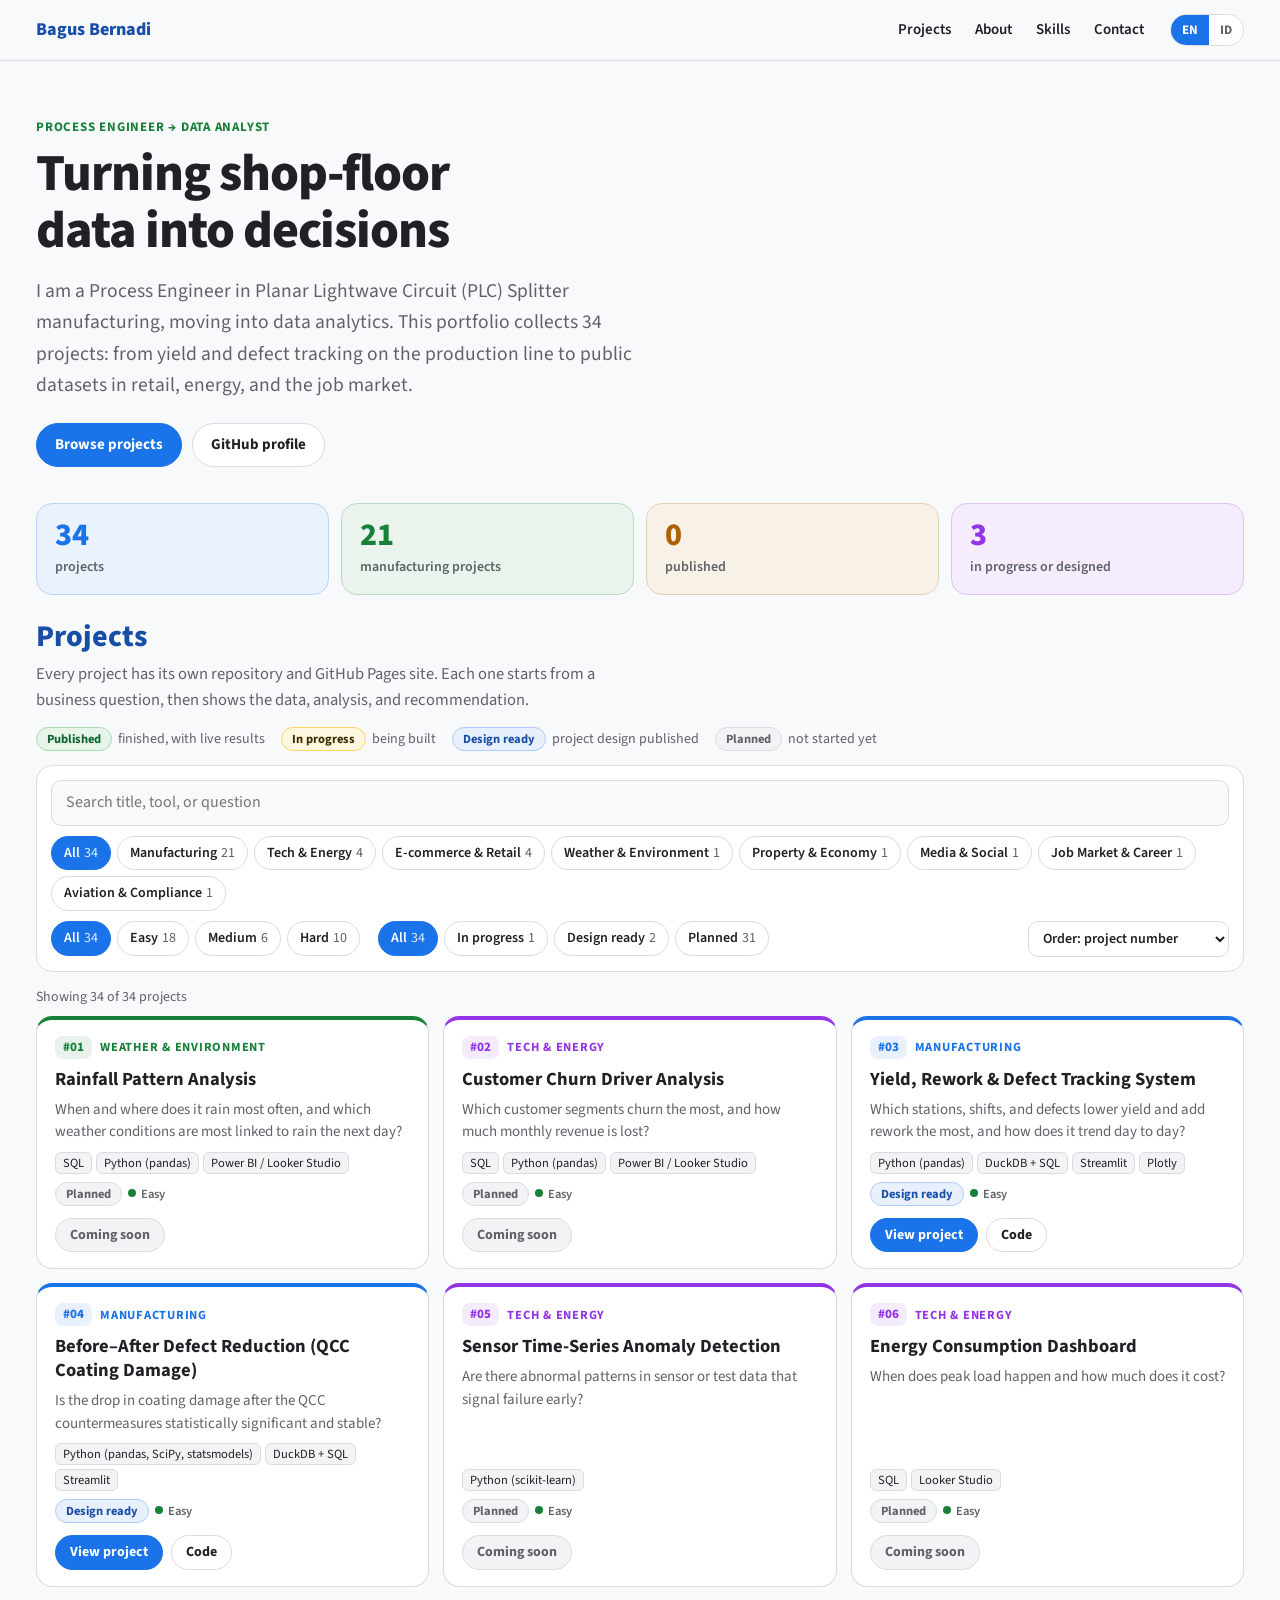
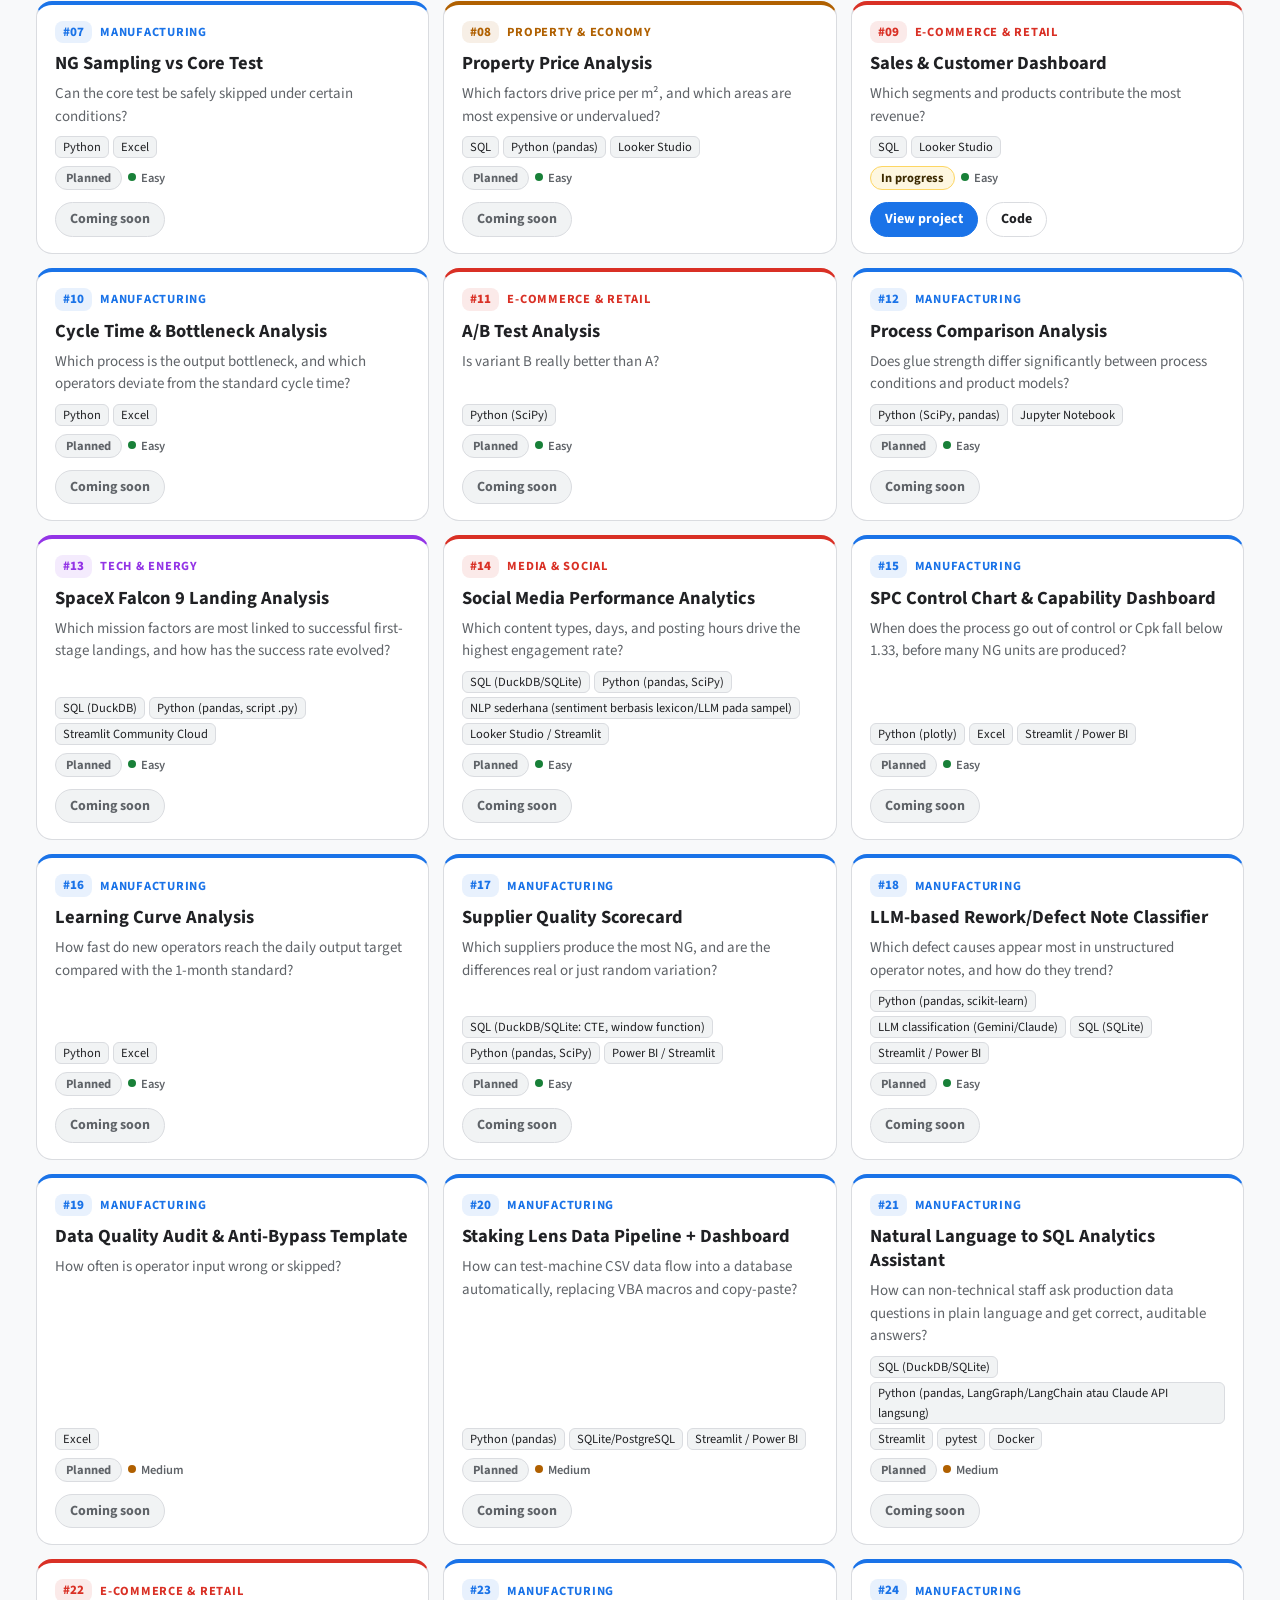
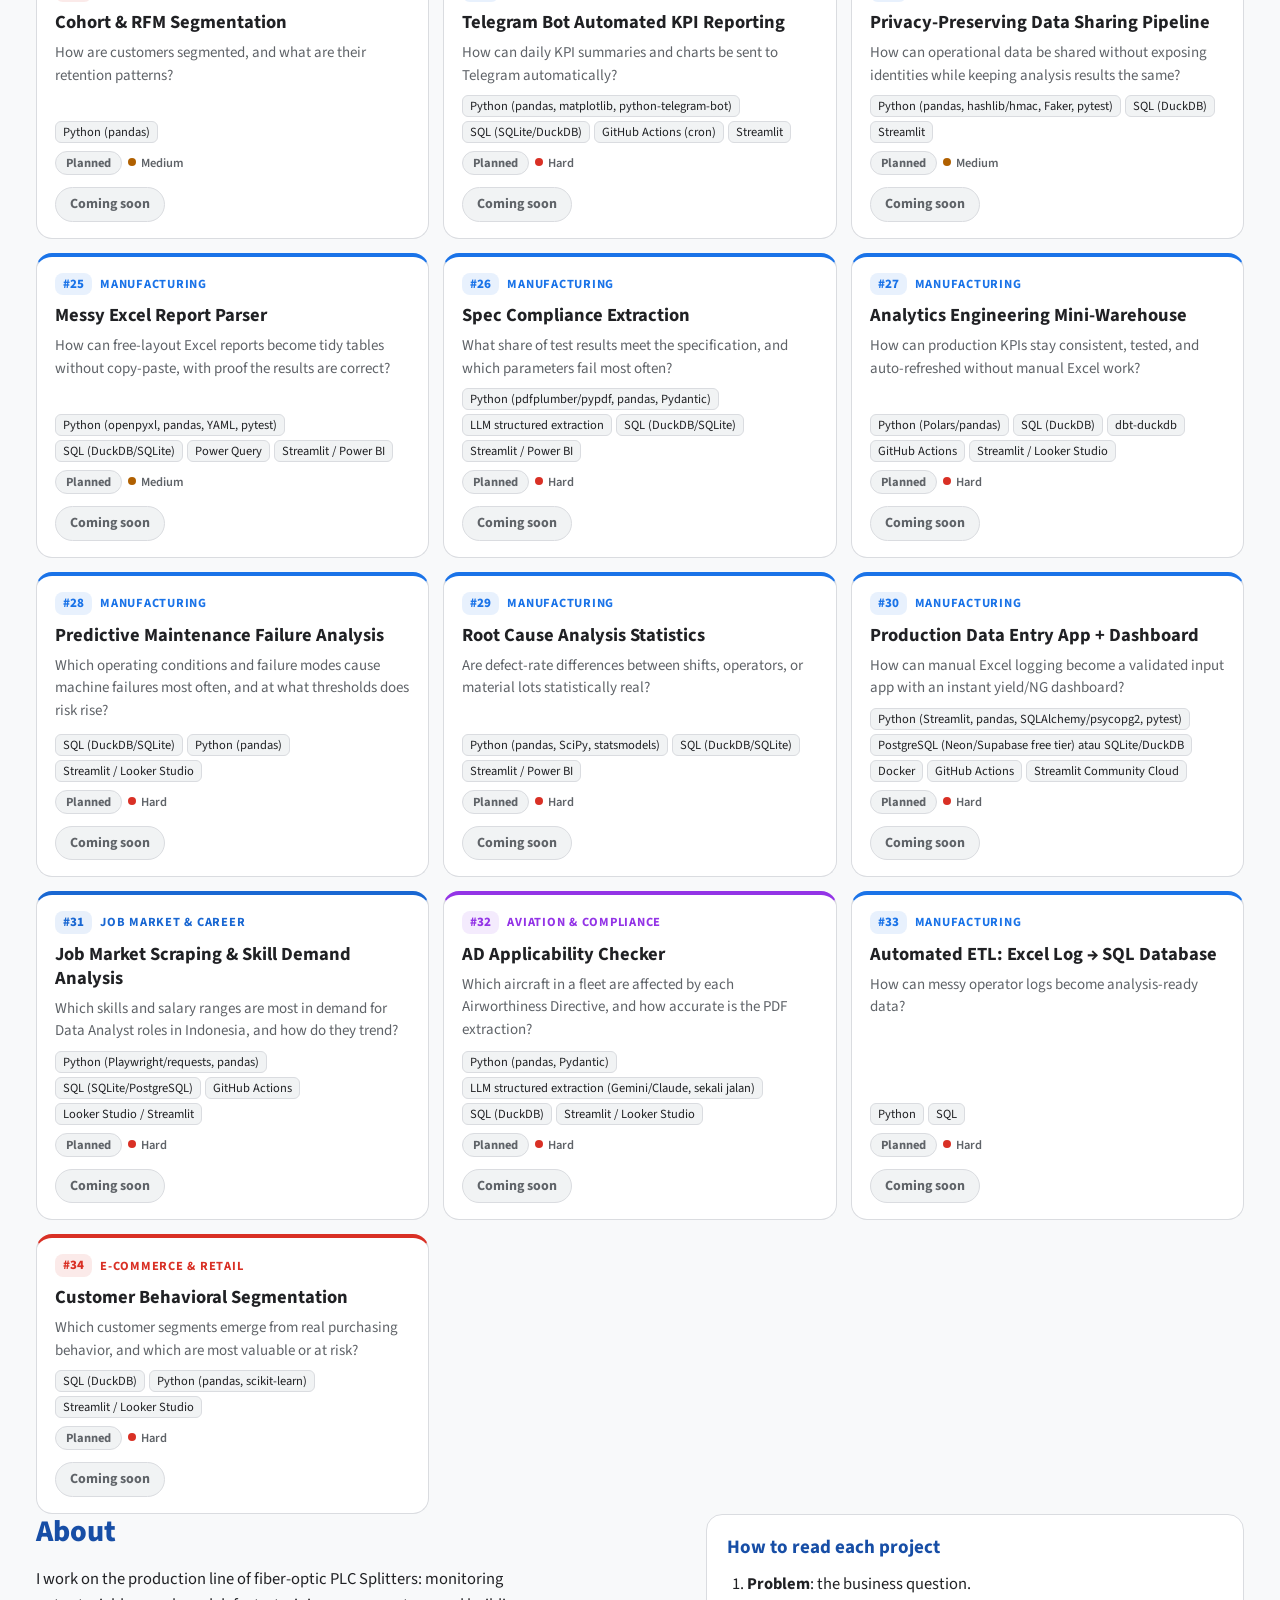
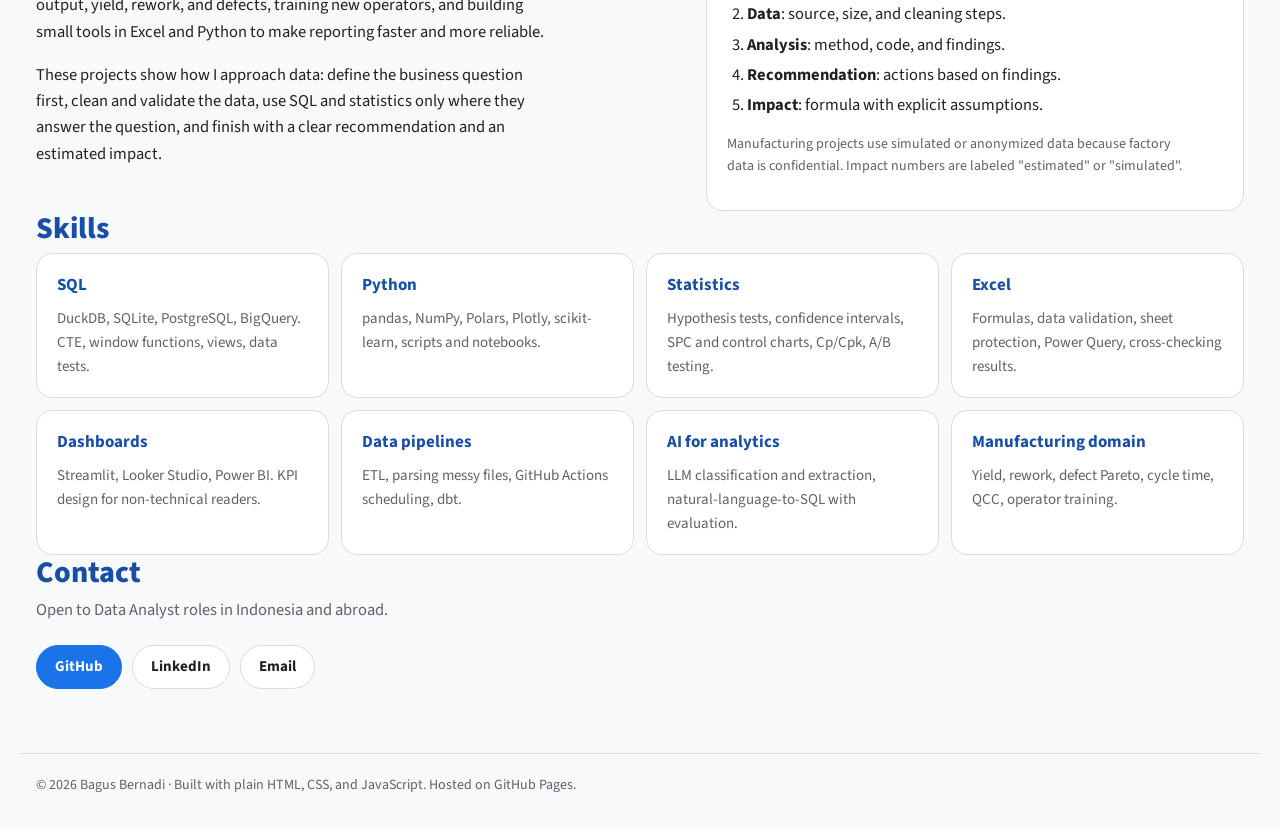
==== index.html @ 279cb4fd "Add portfolio hub site linking 34 projects (EN/ID, filters, status) Co-Authored-By: Claude Opus 5.5 " ====
<!doctype html>
<html lang="en">
<head>
<meta charset="utf-8">
<meta name="viewport" content="width=device-width,initial-scale=1">
<title>Bagus Bernadi · Data Analyst Portfolio</title>
<meta name="description" content="Data Analyst portfolio of Bagus Bernadi: 34 projects in manufacturing analytics, SQL, Python, statistics, and dashboards.">
<meta property="og:title" content="Bagus Bernadi · Data Analyst Portfolio">
<meta property="og:description" content="34 data projects: manufacturing analytics, SQL, Python, statistics, and dashboards.">
<meta property="og:type" content="website">
<link rel="icon" href="assets/favicon.svg" type="image/svg+xml">
<link rel="preconnect" href="https://fonts.googleapis.com"><link rel="preconnect" href="https://fonts.gstatic.com" crossorigin>
<link rel="stylesheet" href="https://fonts.googleapis.com/css2?family=Source+Sans+3:wght@400;600;700;800&display=swap">
<link rel="stylesheet" href="assets/style.css">
</head>
<body>
<header class="top">
 <div class="wrap bar">
  <a class="brand" href="#top" id="brand">Bagus Bernadi</a>
  <nav aria-label="Main">
   <a href="#projects" data-i="nav.projects">Projects</a>
   <a href="#about" data-i="nav.about">About</a>
   <a href="#skills" data-i="nav.skills">Skills</a>
   <a href="#contact" data-i="nav.contact">Contact</a>
  </nav>
  <div class="lang" role="group" aria-label="Language">
   <button type="button" data-lang="en" aria-pressed="true">EN</button><button type="button" data-lang="id" aria-pressed="false">ID</button>
  </div>
 </div>
</header>

<main id="top">
 <section class="hero wrap">
  <p class="eyebrow" id="role"></p>
  <h1 data-i="hero.title">Turning shop-floor data into decisions</h1>
  <p class="lead" data-i="hero.lead">I am a Process Engineer in Planar Lightwave Circuit (PLC) Splitter manufacturing, moving into data analytics. This portfolio collects 34 projects: from yield and defect tracking on the production line to public datasets in retail, energy, and the job market.</p>
  <div class="cta"><a class="btn pri" href="#projects" data-i="hero.cta1">Browse projects</a><a class="btn" id="ghLink" href="#" target="_blank" rel="noopener" data-i="hero.cta2">GitHub profile</a></div>
  <div class="stats" id="stats"></div>
 </section>

 <section id="projects" class="wrap">
  <h2 data-i="proj.title">Projects</h2>
  <p class="sub" data-i="proj.sub">Every project has its own repository and GitHub Pages site. Each one starts from a business question, then shows the data, analysis, and recommendation.</p>
  <div class="legend" id="legend"></div>
  <div class="filters">
   <label class="search"><span class="sr" data-i="f.search">Search</span><input id="q" type="search" data-ph="f.ph" placeholder="Search title, tool, or question"></label>
   <div class="fgroup" id="fCat" role="group" aria-label="Category"></div>
   <div class="frow">
    <div class="fgroup" id="fLevel" role="group" aria-label="Level"></div>
    <div class="fgroup" id="fStatus" role="group" aria-label="Status"></div>
    <select id="sort" aria-label="Sort"><option value="no" data-i="s.no">Order: project number</option><option value="status" data-i="s.status">Order: most complete first</option><option value="level" data-i="s.level">Order: easiest first</option></select>
   </div>
  </div>
  <p class="count" id="count" aria-live="polite"></p>
  <div class="grid" id="grid"></div>
  <p class="empty" id="empty" hidden data-i="f.empty">No project matches the filter.</p>
 </section>

 <section id="about" class="wrap two">
  <div>
   <h2 data-i="about.title">About</h2>
   <p data-i="about.p1">I work on the production line of fiber-optic PLC Splitters: monitoring output, yield, rework, and defects, training new operators, and building small tools in Excel and Python to make reporting faster and more reliable.</p>
   <p data-i="about.p2">These projects show how I approach data: define the business question first, clean and validate the data, use SQL and statistics only where they answer the question, and finish with a clear recommendation and an estimated impact.</p>
  </div>
  <div class="card note">
   <h3 data-i="about.h3">How to read each project</h3>
   <ol>
    <li data-i="about.l1"><b>Problem</b>: the business question.</li>
    <li data-i="about.l2"><b>Data</b>: source, size, and cleaning steps.</li>
    <li data-i="about.l3"><b>Analysis</b>: method, code, and findings.</li>
    <li data-i="about.l4"><b>Recommendation</b>: actions based on findings.</li>
    <li data-i="about.l5"><b>Impact</b>: formula with explicit assumptions.</li>
   </ol>
   <p class="small" data-i="about.note">Manufacturing projects use simulated or anonymized data because factory data is confidential. Impact numbers are labeled "estimated" or "simulated".</p>
  </div>
 </section>

 <section id="skills" class="wrap">
  <h2 data-i="skills.title">Skills</h2>
  <div class="skills" id="skillGrid"></div>
 </section>

 <section id="contact" class="wrap">
  <h2 data-i="contact.title">Contact</h2>
  <p class="sub" data-i="contact.sub">Open to Data Analyst roles in Indonesia and abroad.</p>
  <div class="cta" id="contactLinks"></div>
 </section>
</main>

<footer class="wrap foot"><span id="year"></span> · <span data-i="foot">Built with plain HTML, CSS, and JavaScript. Hosted on GitHub Pages.</span></footer>

<script src="data/projects.js"></script>
<script src="assets/app.js"></script>
</body>
</html>
---- assets/style.css ----
:root{color-scheme:light;
--bg:#F8F9FA;--card:#FFFFFF;--sub:#F1F3F4;--line:#DADCE0;
--ink:#202124;--head:#174EA6;--mut:#5F6368;
--blue:#1A73E8;--green:#188038;--amber:#FBBC04;--amber-ink:#3C2A00;--soft:#E8F0FE;
--navyH:#1A73E8;--amberH:#B06000;--tealH:#188038;--plumH:#9334E6;--roseH:#D93025;--skyH:#1967D2;
--f:"Source Sans 3",Calibri,"Segoe UI",Arial,sans-serif}
[hidden]{display:none!important}
*{box-sizing:border-box}
html{scroll-behavior:smooth;scroll-padding-top:72px}
body{margin:0;background:var(--bg);color:var(--ink);font:400 16.5px/1.6 var(--f)}
a{color:var(--blue)}
.wrap{max-width:1240px;margin:0 auto;padding-left:max(16px,env(safe-area-inset-left));padding-right:max(16px,env(safe-area-inset-right))}
.sr{position:absolute;width:1px;height:1px;overflow:hidden;clip:rect(0 0 0 0)}

/* header */
.top{position:sticky;top:0;z-index:10;background:rgba(248,249,250,.92);backdrop-filter:blur(8px);border-bottom:1px solid var(--line)}
.bar{display:flex;align-items:center;gap:16px;height:60px}
.brand{font-weight:800;font-size:18px;color:var(--head);text-decoration:none;white-space:nowrap}
nav{display:flex;gap:4px;margin-left:auto;overflow-x:auto}
nav a{color:var(--ink);text-decoration:none;font-weight:600;font-size:15px;padding:6px 10px;border-radius:8px;white-space:nowrap}
nav a:hover,nav a:focus-visible{background:var(--soft);color:var(--head);outline:none}
.lang{display:flex;border:1px solid var(--line);border-radius:999px;overflow:hidden;flex:none}
.lang button{font:inherit;font-size:13px;font-weight:700;border:0;background:var(--card);color:var(--mut);padding:5px 11px;cursor:pointer}
.lang button[aria-pressed="true"]{background:var(--blue);color:#fff}
.lang button:focus-visible{outline:3px solid var(--amber);outline-offset:-3px}

/* hero */
.hero{padding-top:56px;padding-bottom:24px}
.eyebrow{margin:0 0 8px;font-weight:700;color:var(--green);letter-spacing:.06em;text-transform:uppercase;font-size:13px}
h1{margin:0;font-size:clamp(32px,5vw,52px);line-height:1.1;font-weight:800;letter-spacing:-.02em;max-width:18ch;text-wrap:balance}
.lead{font-size:clamp(17px,1.6vw,19.5px);color:var(--mut);max-width:62ch;margin:16px 0 0}
.cta{display:flex;flex-wrap:wrap;gap:10px;margin-top:22px}
.btn{display:inline-flex;align-items:center;gap:6px;border:1px solid var(--line);background:var(--card);color:var(--ink);text-decoration:none;font-weight:700;font-size:15px;padding:9px 18px;border-radius:999px}
.btn:hover{border-color:var(--blue);color:var(--head)}
.btn.pri{background:var(--blue);border-color:var(--blue);color:#fff}.btn.pri:hover{background:#1765CC;color:#fff}
.btn:focus-visible{outline:3px solid var(--amber);outline-offset:2px}
.stats{display:grid;grid-template-columns:repeat(4,1fr);gap:12px;margin-top:36px}
.stat{--h:var(--navyH);background:color-mix(in srgb,var(--h) 9%,var(--card));border:1px solid color-mix(in srgb,var(--h) 30%,var(--card));border-radius:16px;padding:14px 18px}
.stat b{display:block;font-size:32px;line-height:1.1;font-weight:800;color:var(--h);font-variant-numeric:tabular-nums}
.stat span{font-size:14px;color:var(--mut);font-weight:600}

/* sections */
section{margin-top:56px}
h2{font-size:clamp(24px,2.4vw,30px);font-weight:800;color:var(--head);margin:0 0 6px;line-height:1.2}
h3{font-size:19px;color:var(--head);margin:0 0 8px}
.sub{color:var(--mut);margin:0 0 14px;max-width:75ch}
.card{background:var(--card);border:1px solid var(--line);border-radius:16px;padding:18px 20px}
.small{font-size:14px;color:var(--mut)}

/* legend + filters */
.legend{display:flex;flex-wrap:wrap;gap:8px 16px;font-size:14px;color:var(--mut);margin-bottom:14px}
.legend span{display:inline-flex;align-items:center;gap:6px}
.filters{display:grid;gap:10px;background:var(--card);border:1px solid var(--line);border-radius:16px;padding:14px}
.search input{width:100%;font:inherit;font-size:16px;padding:9px 14px;border:1px solid var(--line);border-radius:10px;background:var(--bg);color:var(--ink)}
.search input:focus{outline:3px solid color-mix(in srgb,var(--blue) 40%,transparent);border-color:var(--blue)}
.fgroup{display:flex;flex-wrap:wrap;gap:6px}
.frow{display:flex;flex-wrap:wrap;gap:10px 18px;align-items:center}
.chipb{font:inherit;font-size:14px;font-weight:600;cursor:pointer;border:1px solid var(--line);background:var(--card);color:var(--ink);padding:5px 12px;border-radius:999px}
.chipb i{font-style:normal;color:var(--mut);margin-left:4px;font-weight:400}
.chipb:hover{border-color:var(--blue)}
.chipb[aria-pressed="true"]{background:var(--blue);border-color:var(--blue);color:#fff}.chipb[aria-pressed="true"] i{color:#fff;opacity:.85}
.chipb:focus-visible,select:focus-visible{outline:3px solid var(--amber);outline-offset:2px}
select{font:inherit;font-size:14px;font-weight:600;padding:6px 10px;border-radius:10px;border:1px solid var(--line);background:var(--card);color:var(--ink);margin-left:auto}
.count{font-size:14px;color:var(--mut);margin:14px 0 8px}
.empty{text-align:center;color:var(--mut);padding:32px}

/* project cards */
.grid{display:grid;grid-template-columns:repeat(3,minmax(0,1fr));gap:14px}
.pc{--h:var(--navyH);background:var(--card);border:1px solid var(--line);border-top:4px solid var(--h);border-radius:16px;padding:16px 18px;display:flex;flex-direction:column;gap:8px}
.pc .hd{display:flex;align-items:center;gap:8px;flex-wrap:wrap}
.no{font-weight:800;font-size:13px;color:var(--h);background:color-mix(in srgb,var(--h) 10%,var(--card));border-radius:8px;padding:1px 8px;font-variant-numeric:tabular-nums}
.cat{font-size:12.5px;font-weight:700;color:var(--h);text-transform:uppercase;letter-spacing:.06em}
.pc h3{font-size:18.5px;color:var(--ink);line-height:1.3;margin:0}
.pc .qq{font-size:15px;color:var(--mut);margin:0;line-height:1.5;flex:1}
.tools{display:flex;flex-wrap:wrap;gap:4px}
.tools span{font-size:12.5px;background:var(--sub);border:1px solid var(--line);border-radius:6px;padding:0 7px;color:var(--ink)}
.meta{display:flex;flex-wrap:wrap;gap:6px;align-items:center}
.badge{font-size:12.5px;font-weight:700;border-radius:999px;padding:1px 10px;border:1px solid transparent}
.st-done{background:#E6F4EA;color:#0D652D;border-color:#A8DAB5}
.st-in-progress{background:#FEF7E0;color:#3C2A00;border-color:#FDD663}
.st-design{background:var(--soft);color:var(--head);border-color:#AECBFA}
.st-planned{background:var(--sub);color:var(--mut);border-color:var(--line)}
.lv{font-size:12.5px;font-weight:600;color:var(--mut)}
.lv::before{content:"";display:inline-block;width:8px;height:8px;border-radius:50%;margin-right:5px;vertical-align:1px;background:var(--lvc,var(--green))}
.links{display:flex;gap:8px;margin-top:4px}
.links a,.links span{font-size:14px;font-weight:700;text-decoration:none;border-radius:999px;padding:5px 14px;border:1px solid var(--line)}
.links a.live{background:var(--blue);border-color:var(--blue);color:#fff}
.links a.code{color:var(--ink);background:var(--card)}
.links a:hover{filter:brightness(.95)}
.links a:focus-visible{outline:3px solid var(--amber);outline-offset:2px}
.links span{color:var(--mut);background:var(--sub);cursor:default}

/* about + skills */
.two{display:grid;grid-template-columns:1.2fr 1fr;gap:24px;align-items:start}
.two>div>p{max-width:65ch}
.note ol{margin:0;padding-left:20px}.note li{margin:4px 0}
.skills{display:grid;grid-template-columns:repeat(4,1fr);gap:12px}
.skills .card h3{font-size:17px}
.skills .card p{margin:0;font-size:15px;color:var(--mut)}

.foot{margin-top:64px;padding-top:20px;padding-bottom:32px;border-top:1px solid var(--line);font-size:14px;color:var(--mut)}

@media (max-width:1000px){.grid{grid-template-columns:repeat(2,minmax(0,1fr))}.skills{grid-template-columns:repeat(2,1fr)}.two{grid-template-columns:1fr}}
@media (max-width:640px){
 .grid,.skills{grid-template-columns:1fr}.stats{grid-template-columns:1fr 1fr}
 .bar{gap:8px}nav a{padding:6px 7px;font-size:14px}.brand{display:none}nav{margin-left:0}.lang{margin-left:auto}
 select{margin-left:0;width:100%}
 .hero{padding-top:32px}
}
@media (prefers-reduced-motion:reduce){html{scroll-behavior:auto}}
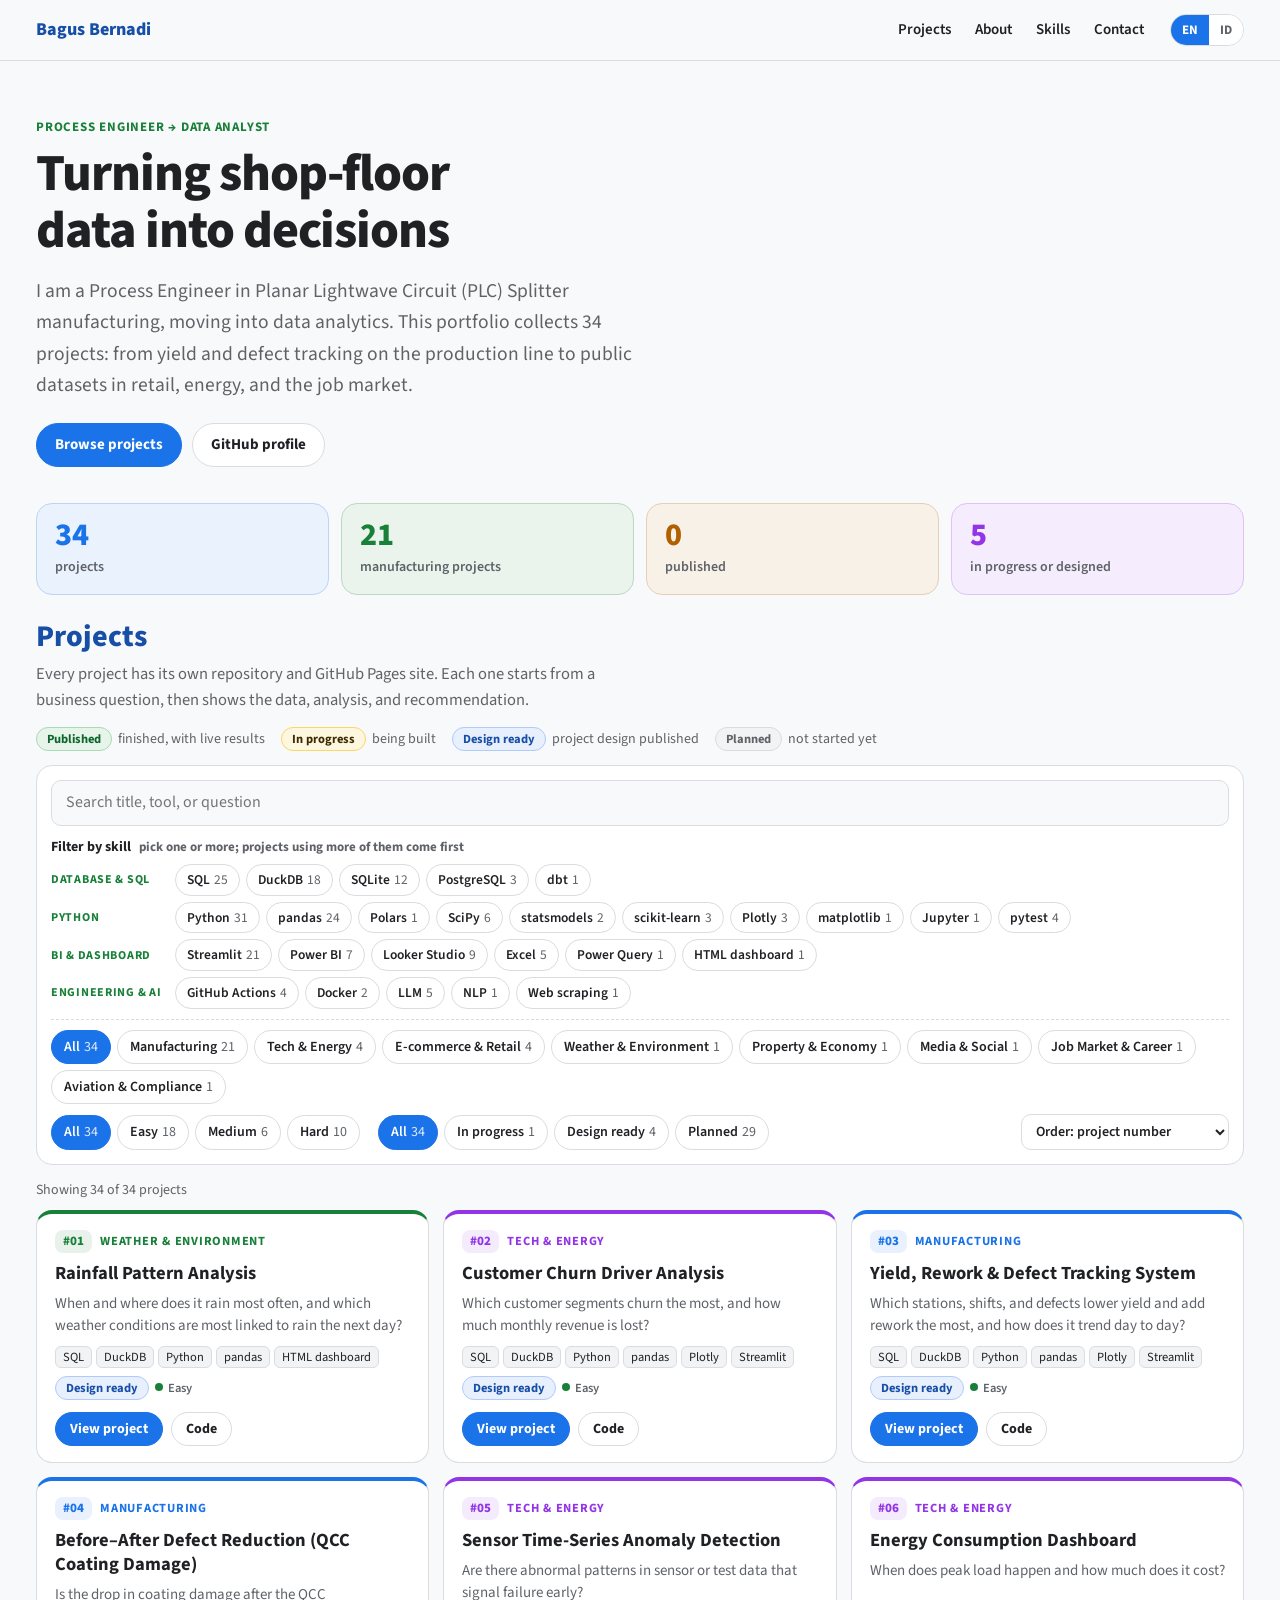
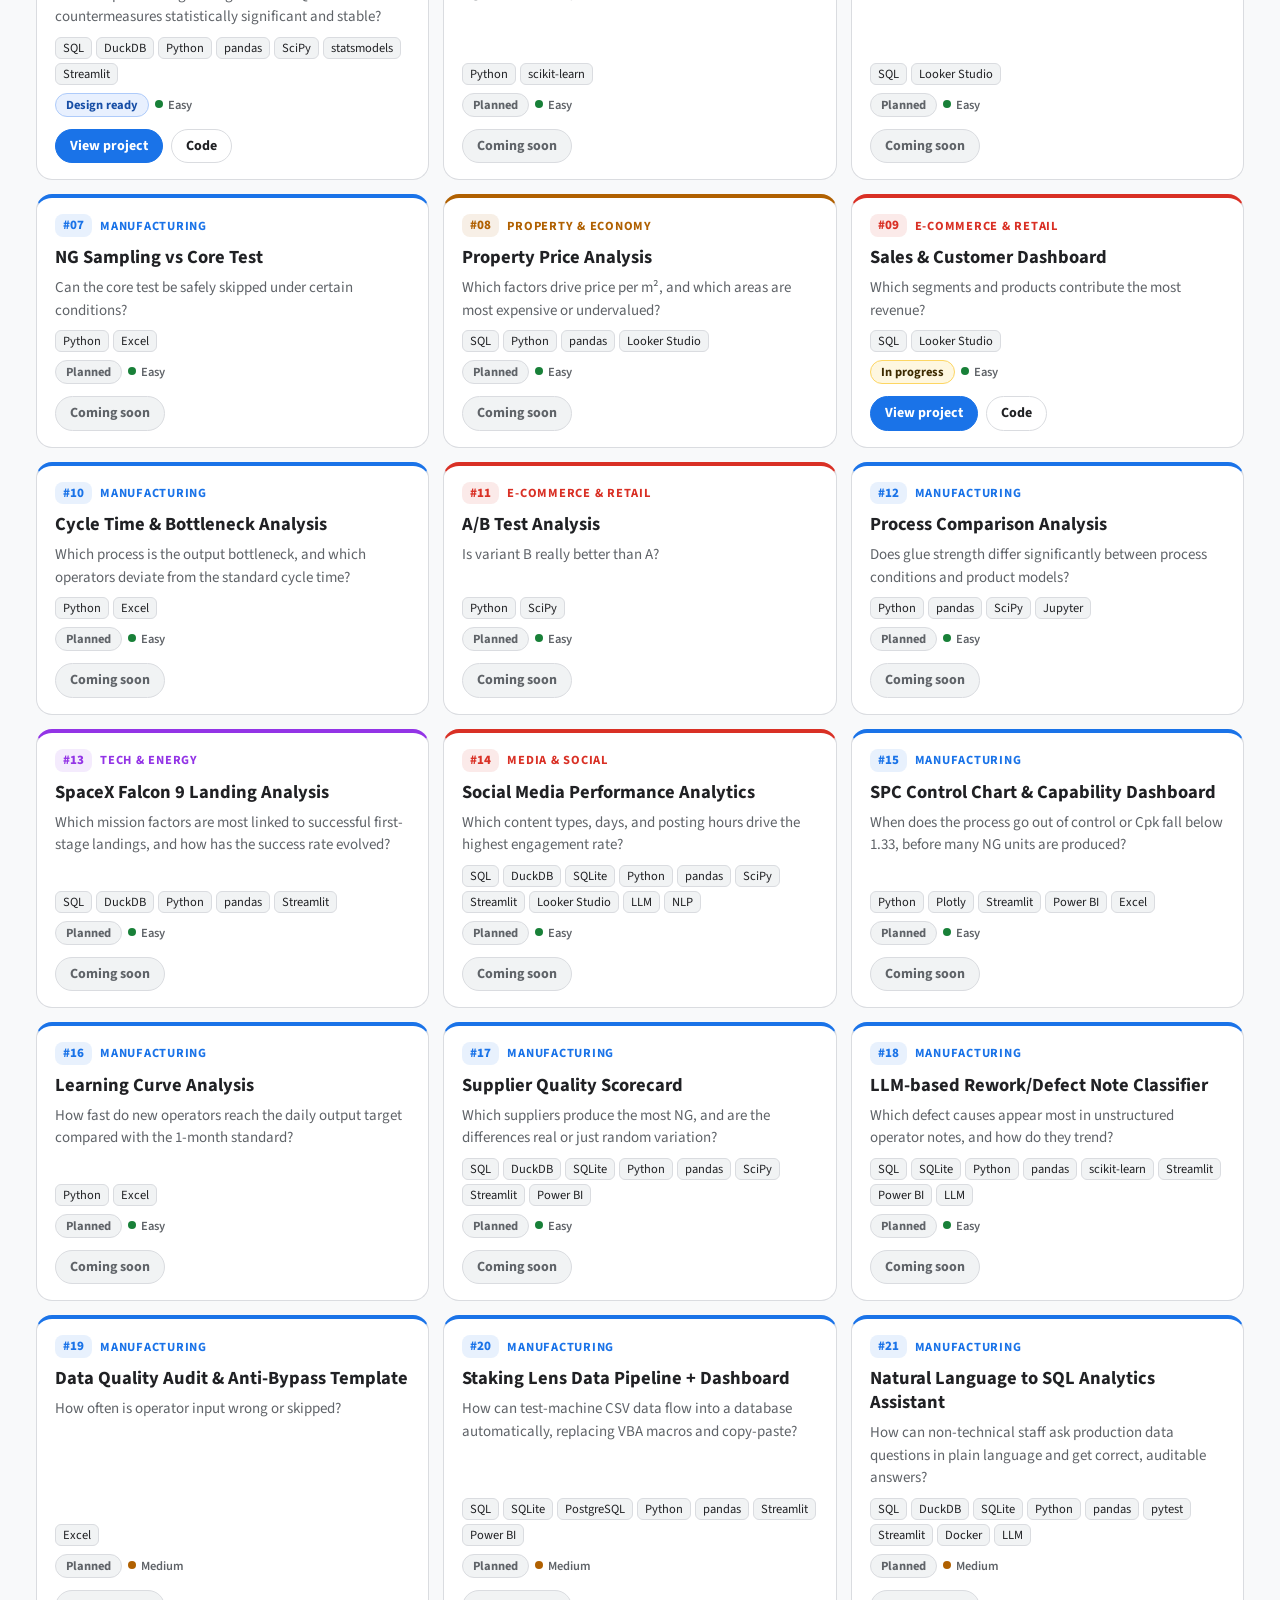
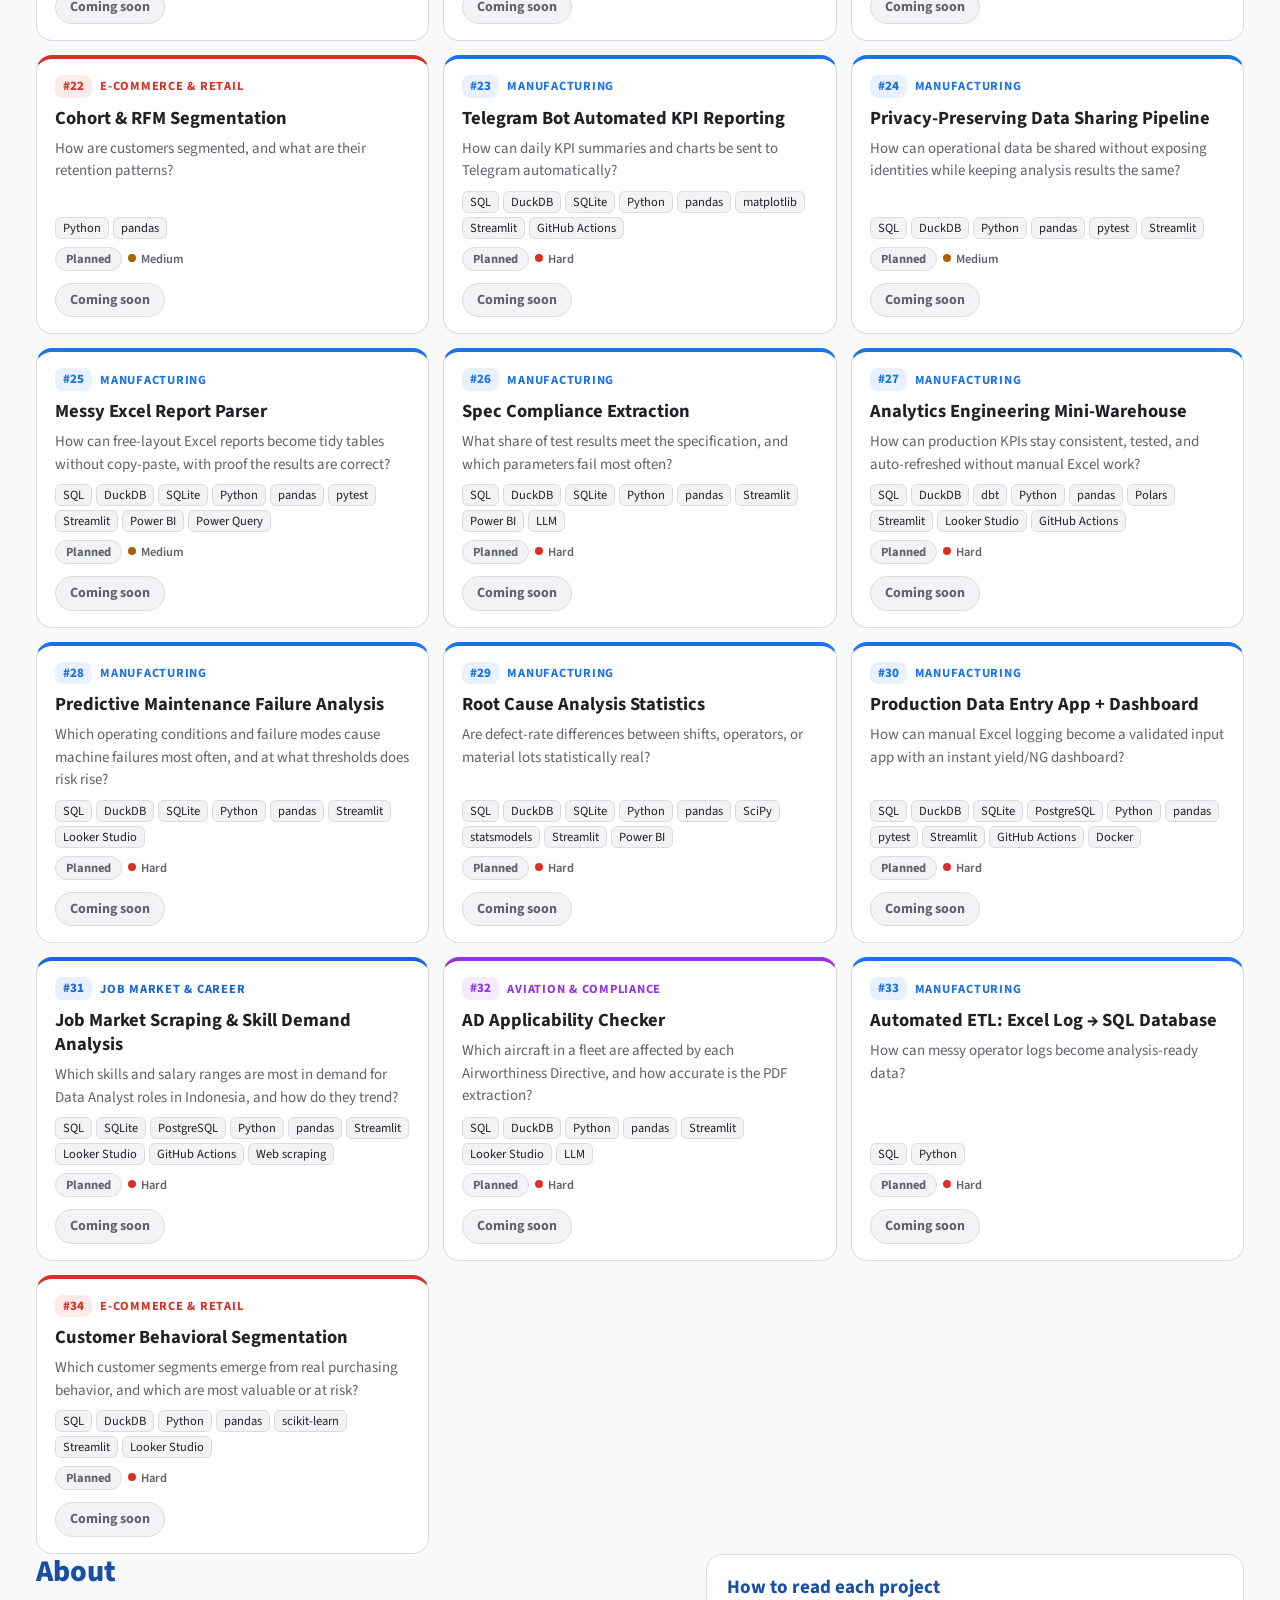
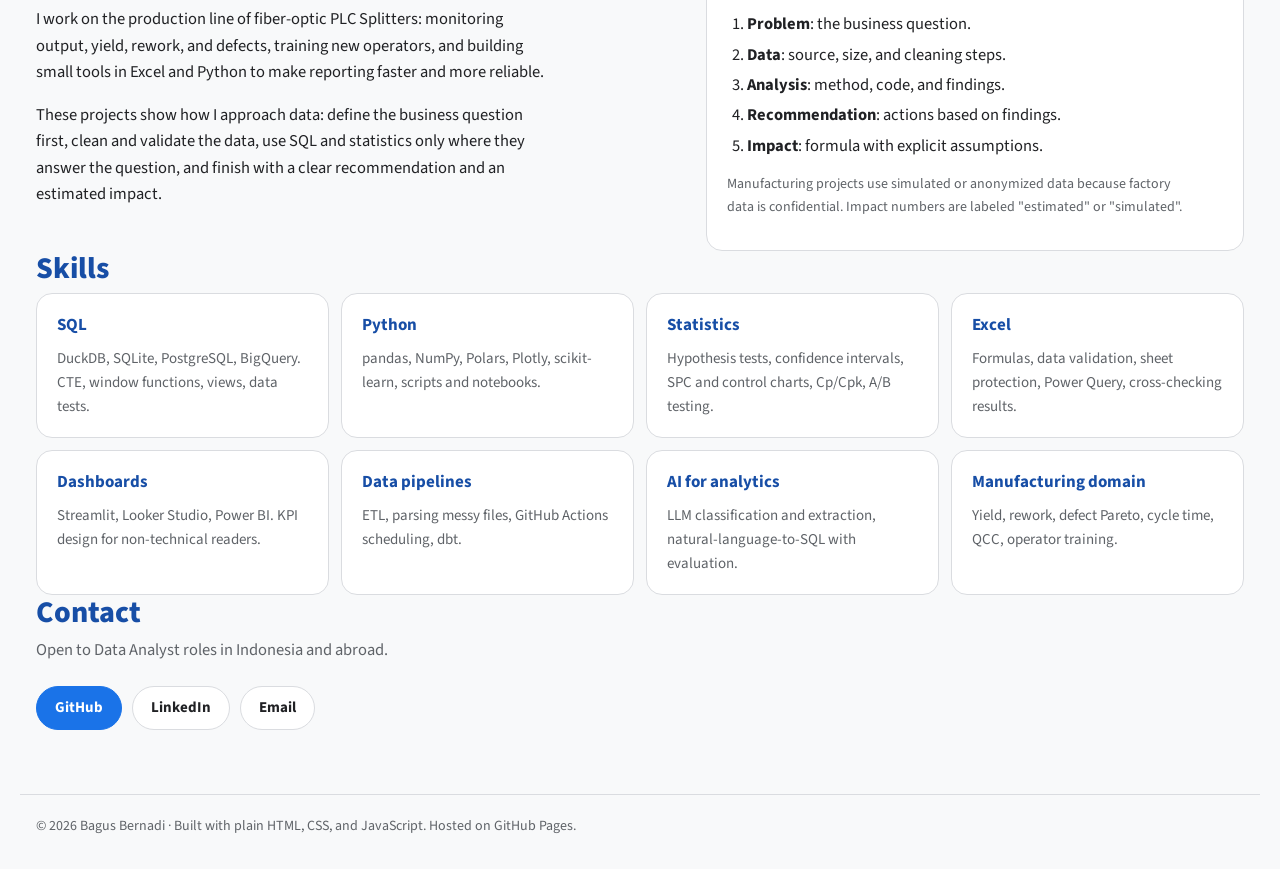
==== commit 9737cf61: "Add skill filter and sort to project list Skills are derived from each project's tools field (SQL, D" ====
--- a/index.html
+++ b/index.html
@@ -44,11 +44,12 @@
   <div class="legend" id="legend"></div>
   <div class="filters">
    <label class="search"><span class="sr" data-i="f.search">Search</span><input id="q" type="search" data-ph="f.ph" placeholder="Search title, tool, or question"></label>
+   <div class="skillf" id="fSkill" role="group" aria-label="Skills"></div>
    <div class="fgroup" id="fCat" role="group" aria-label="Category"></div>
    <div class="frow">
     <div class="fgroup" id="fLevel" role="group" aria-label="Level"></div>
     <div class="fgroup" id="fStatus" role="group" aria-label="Status"></div>
-    <select id="sort" aria-label="Sort"><option value="no" data-i="s.no">Order: project number</option><option value="status" data-i="s.status">Order: most complete first</option><option value="level" data-i="s.level">Order: easiest first</option></select>
+    <select id="sort" aria-label="Sort"><option value="no" data-i="s.no">Order: project number</option><option value="status" data-i="s.status">Order: most complete first</option><option value="level" data-i="s.level">Order: easiest first</option><option value="skill" data-i="s.skill">Order: most matching skills</option></select>
    </div>
   </div>
   <p class="count" id="count" aria-live="polite"></p>
--- a/assets/style.css
+++ b/assets/style.css
@@ -61,6 +61,18 @@
 .chipb[aria-pressed="true"]{background:var(--blue);border-color:var(--blue);color:#fff}.chipb[aria-pressed="true"] i{color:#fff;opacity:.85}
 .chipb:focus-visible,select:focus-visible{outline:3px solid var(--amber);outline-offset:2px}
 select{font:inherit;font-size:14px;font-weight:600;padding:6px 10px;border-radius:10px;border:1px solid var(--line);background:var(--card);color:var(--ink);margin-left:auto}
+.skillf{display:grid;gap:6px;padding-bottom:10px;border-bottom:1px dashed var(--line)}
+.skillf .sh{display:flex;align-items:center;gap:8px;font-size:13px;font-weight:700;color:var(--mut)}
+.skillf .sh b{color:var(--ink);font-size:14px}.skillf .clr{font:inherit;font-size:13px;font-weight:700;color:var(--blue);background:none;border:0;cursor:pointer;padding:0;margin-left:auto}
+.skillf .row{display:flex;flex-wrap:wrap;gap:6px;align-items:center}
+.skillf .gl{font-size:12px;font-weight:700;text-transform:uppercase;letter-spacing:.06em;color:var(--green);min-width:118px}
+.chipb.sk{font-size:13.5px;padding:4px 11px}
+.chipb.sk[aria-pressed="true"]{background:var(--head);border-color:var(--head)}
+.tools button{font:inherit;font-size:12.5px;background:var(--sub);border:1px solid var(--line);border-radius:6px;padding:0 7px;color:var(--ink);cursor:pointer}
+.tools button:hover{border-color:var(--blue)}.tools button.on{background:var(--head);border-color:var(--head);color:#fff}
+.tools button:focus-visible{outline:3px solid var(--amber);outline-offset:1px}
+.mt{font-size:12.5px;font-weight:700;color:var(--head)}
+@media (max-width:640px){.skillf .gl{min-width:0;width:100%}.skillf .sh span{display:none}}
 .count{font-size:14px;color:var(--mut);margin:14px 0 8px}
 .empty{text-align:center;color:var(--mut);padding:32px}
 
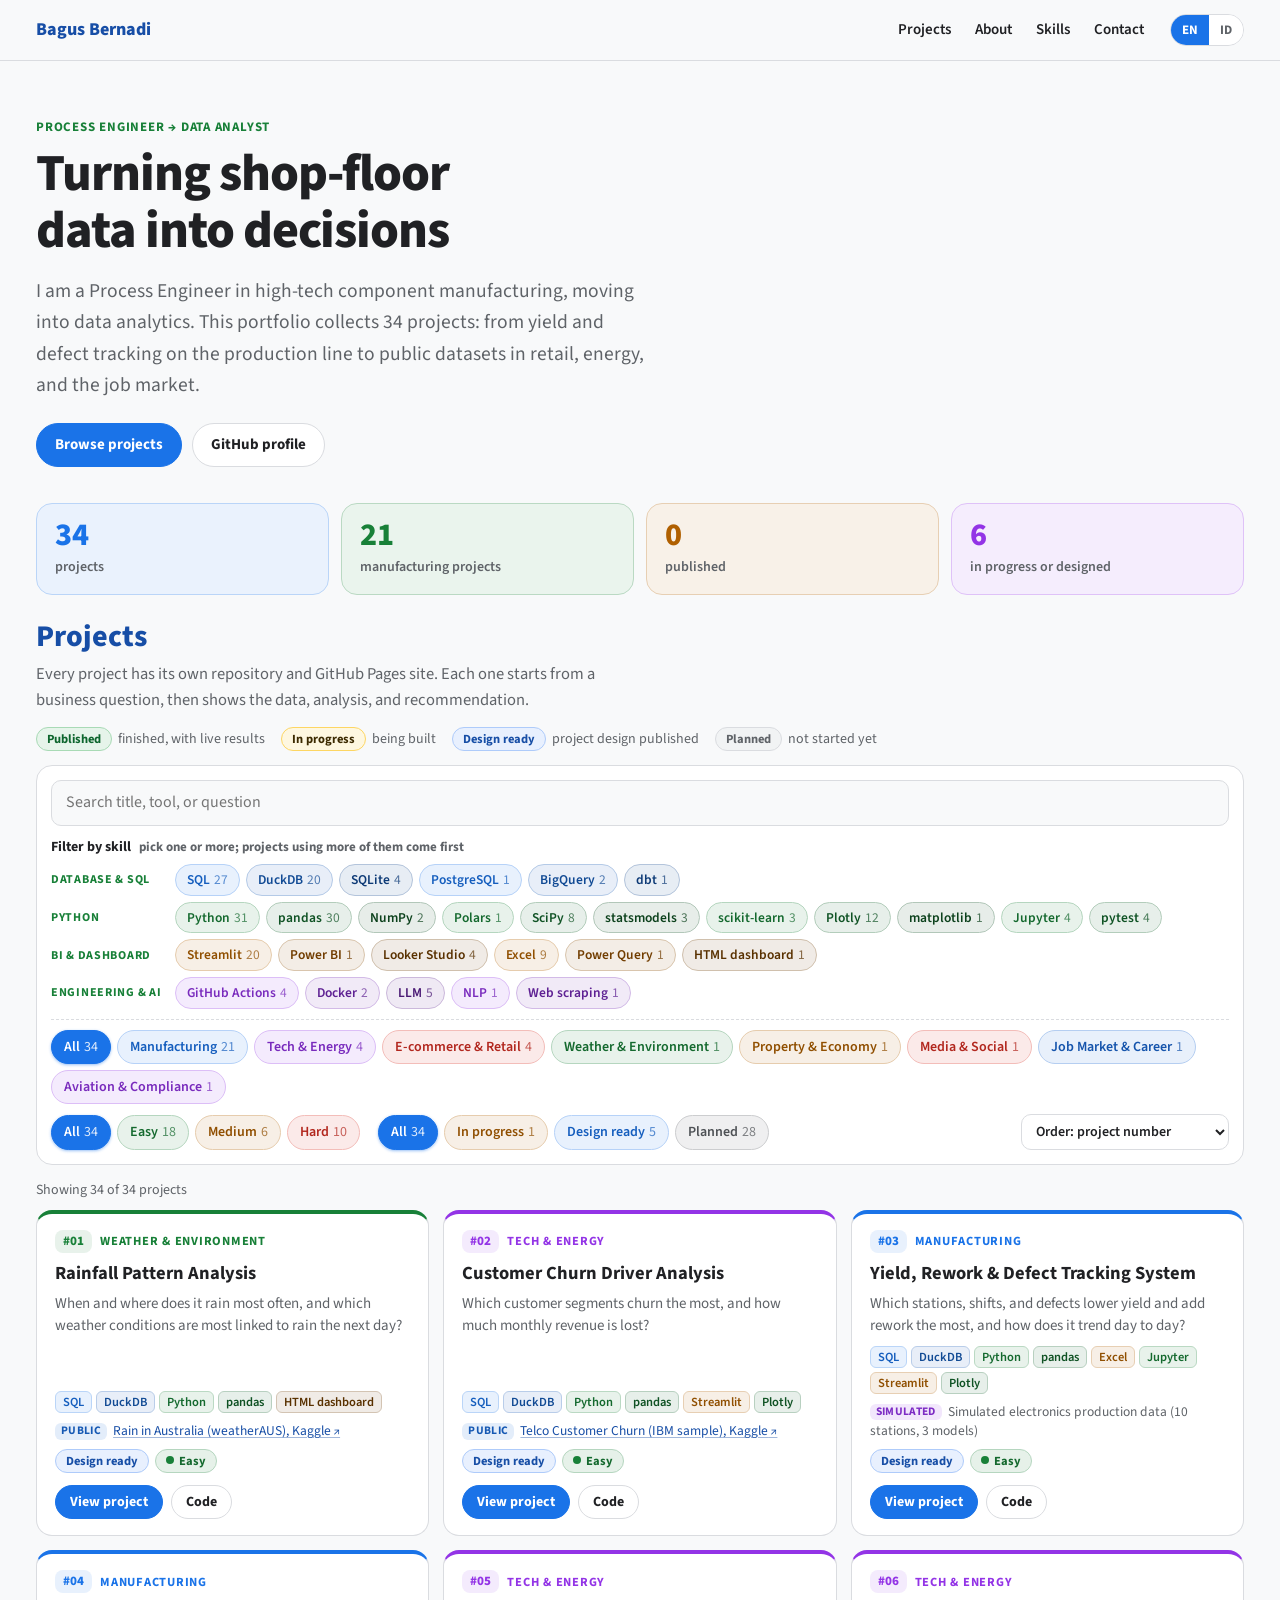
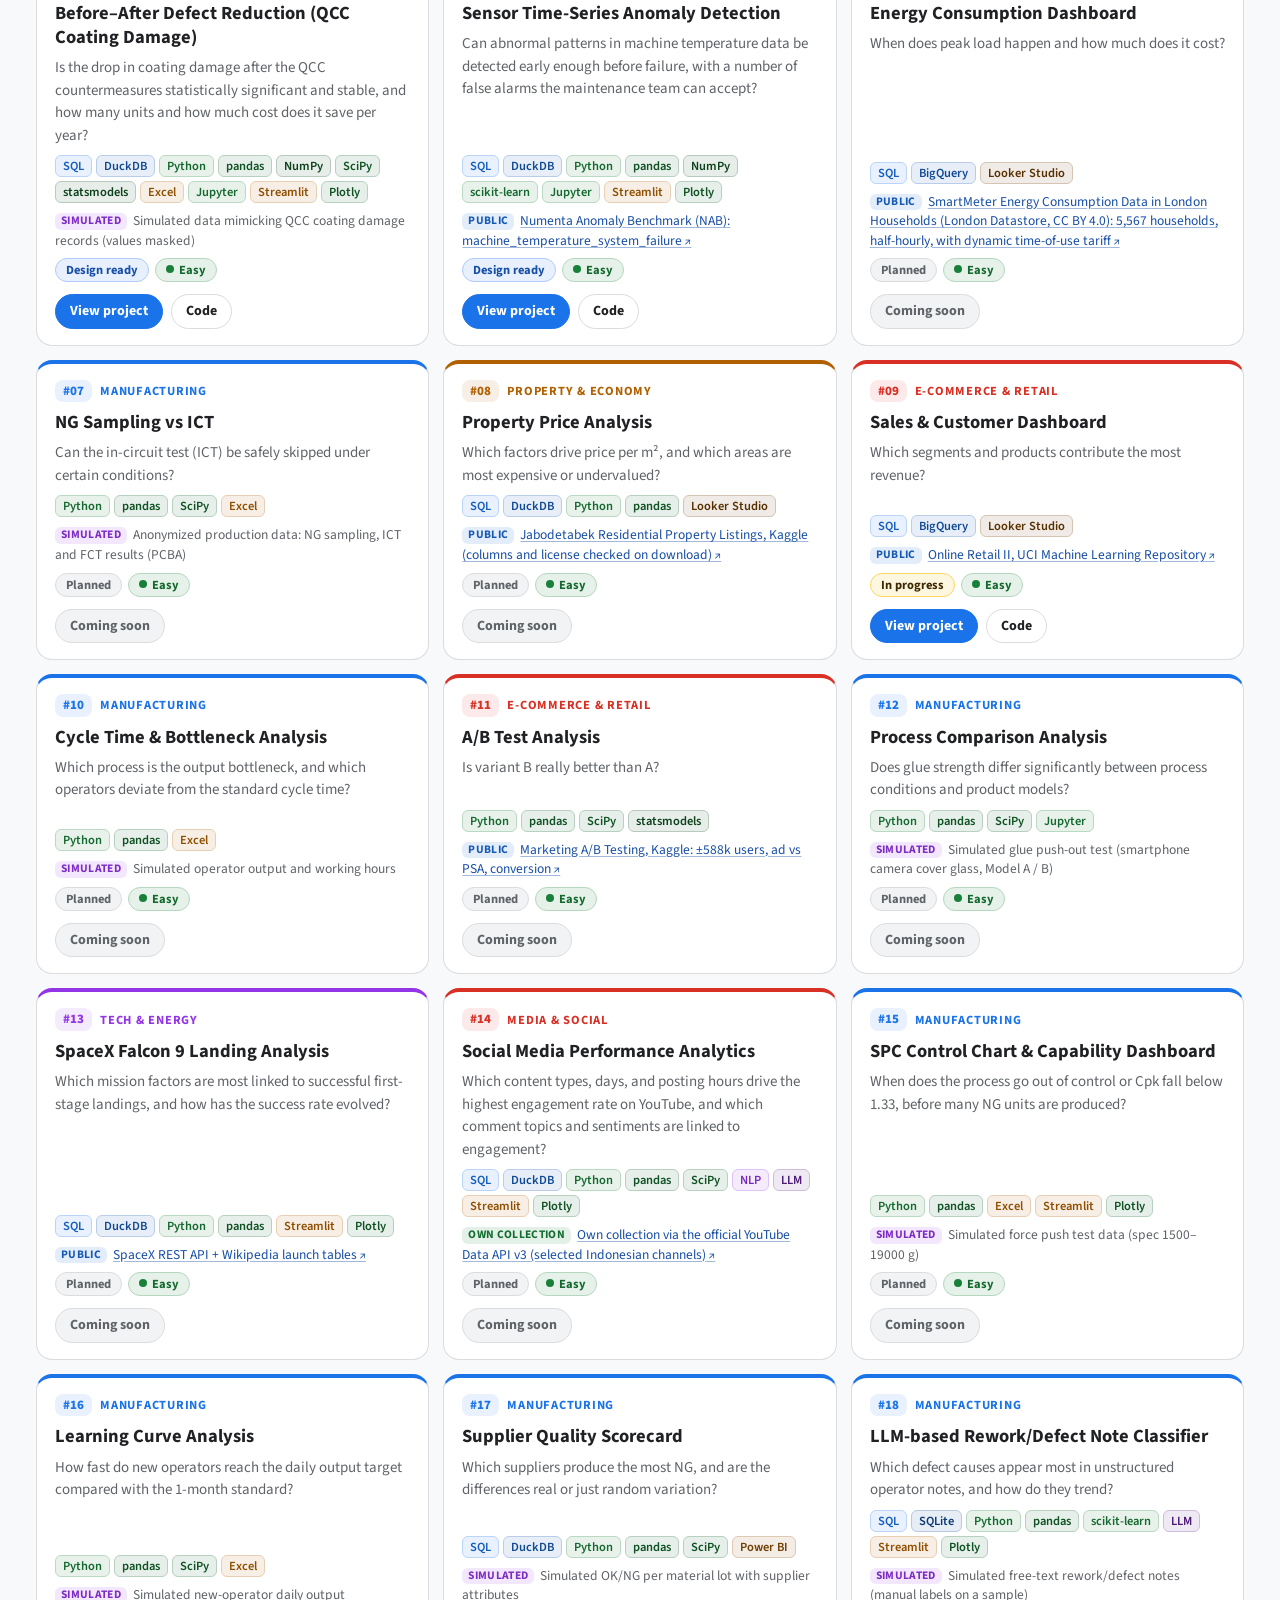
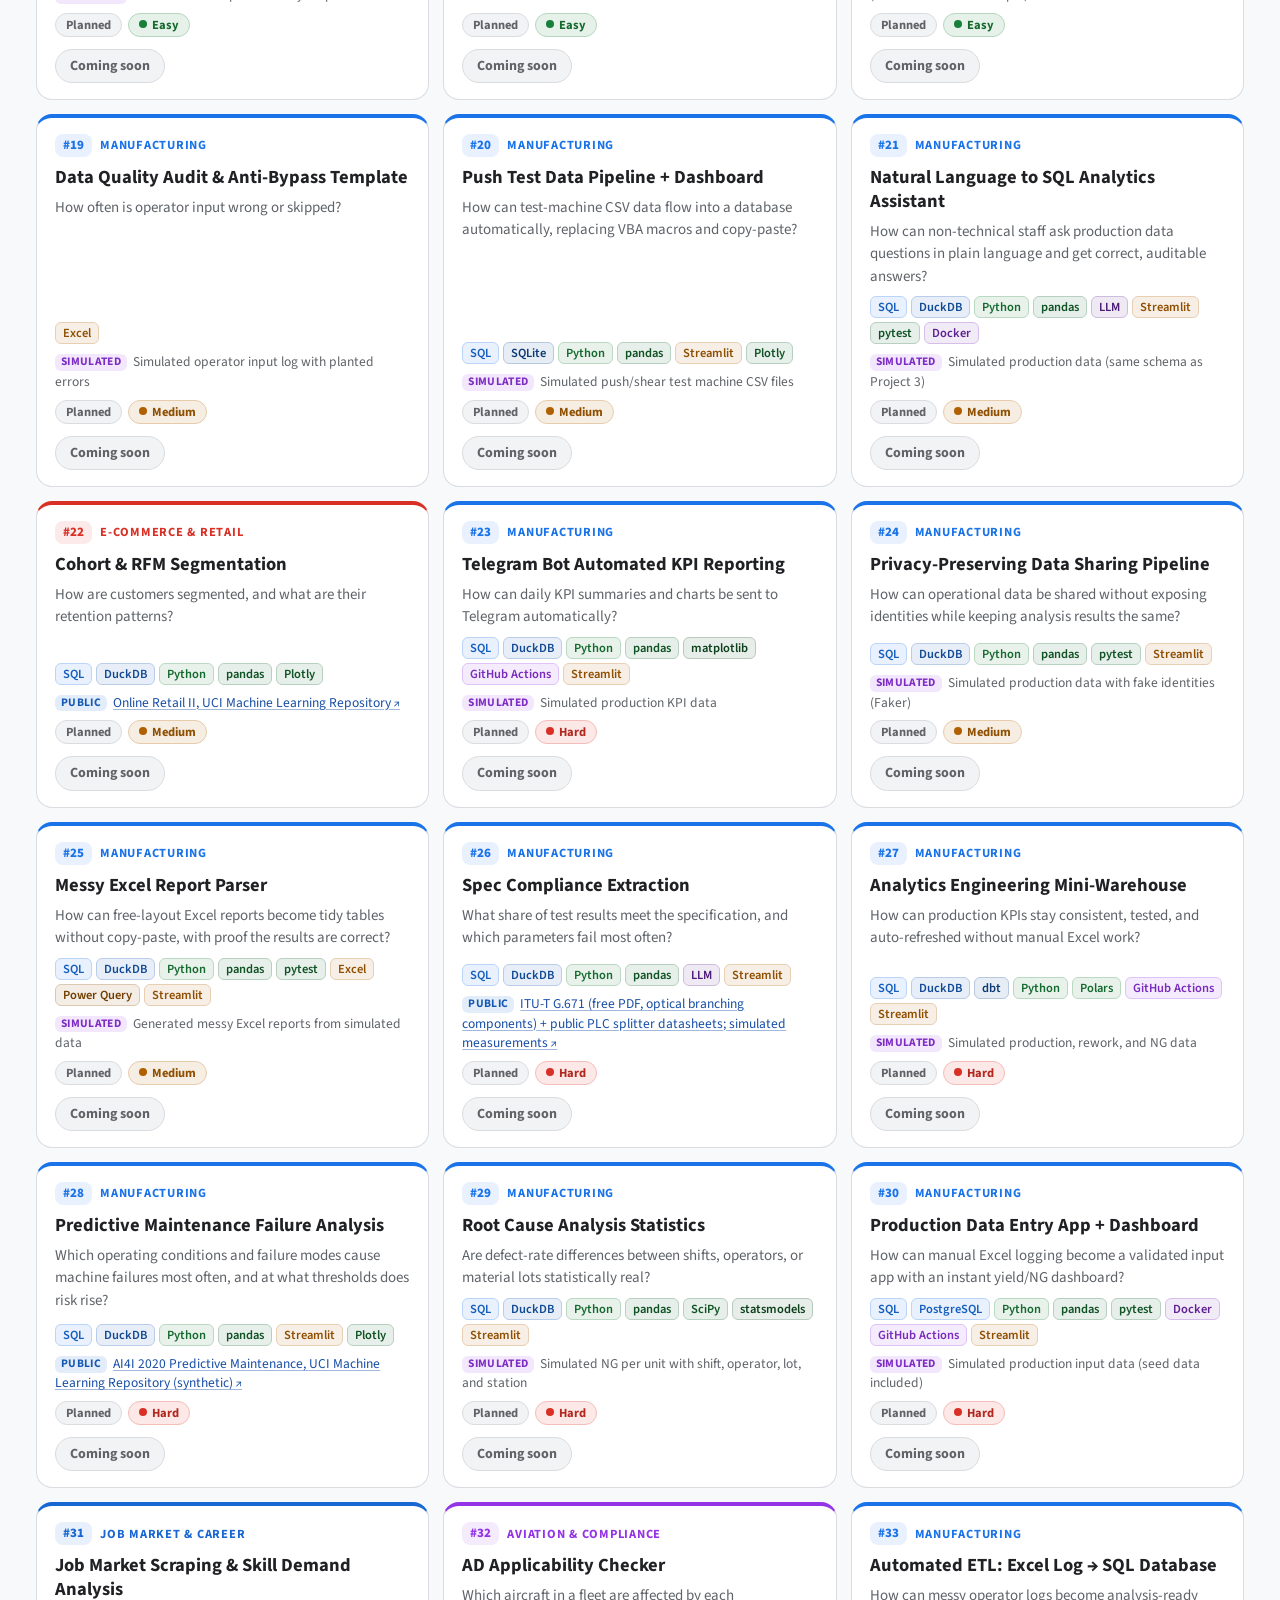
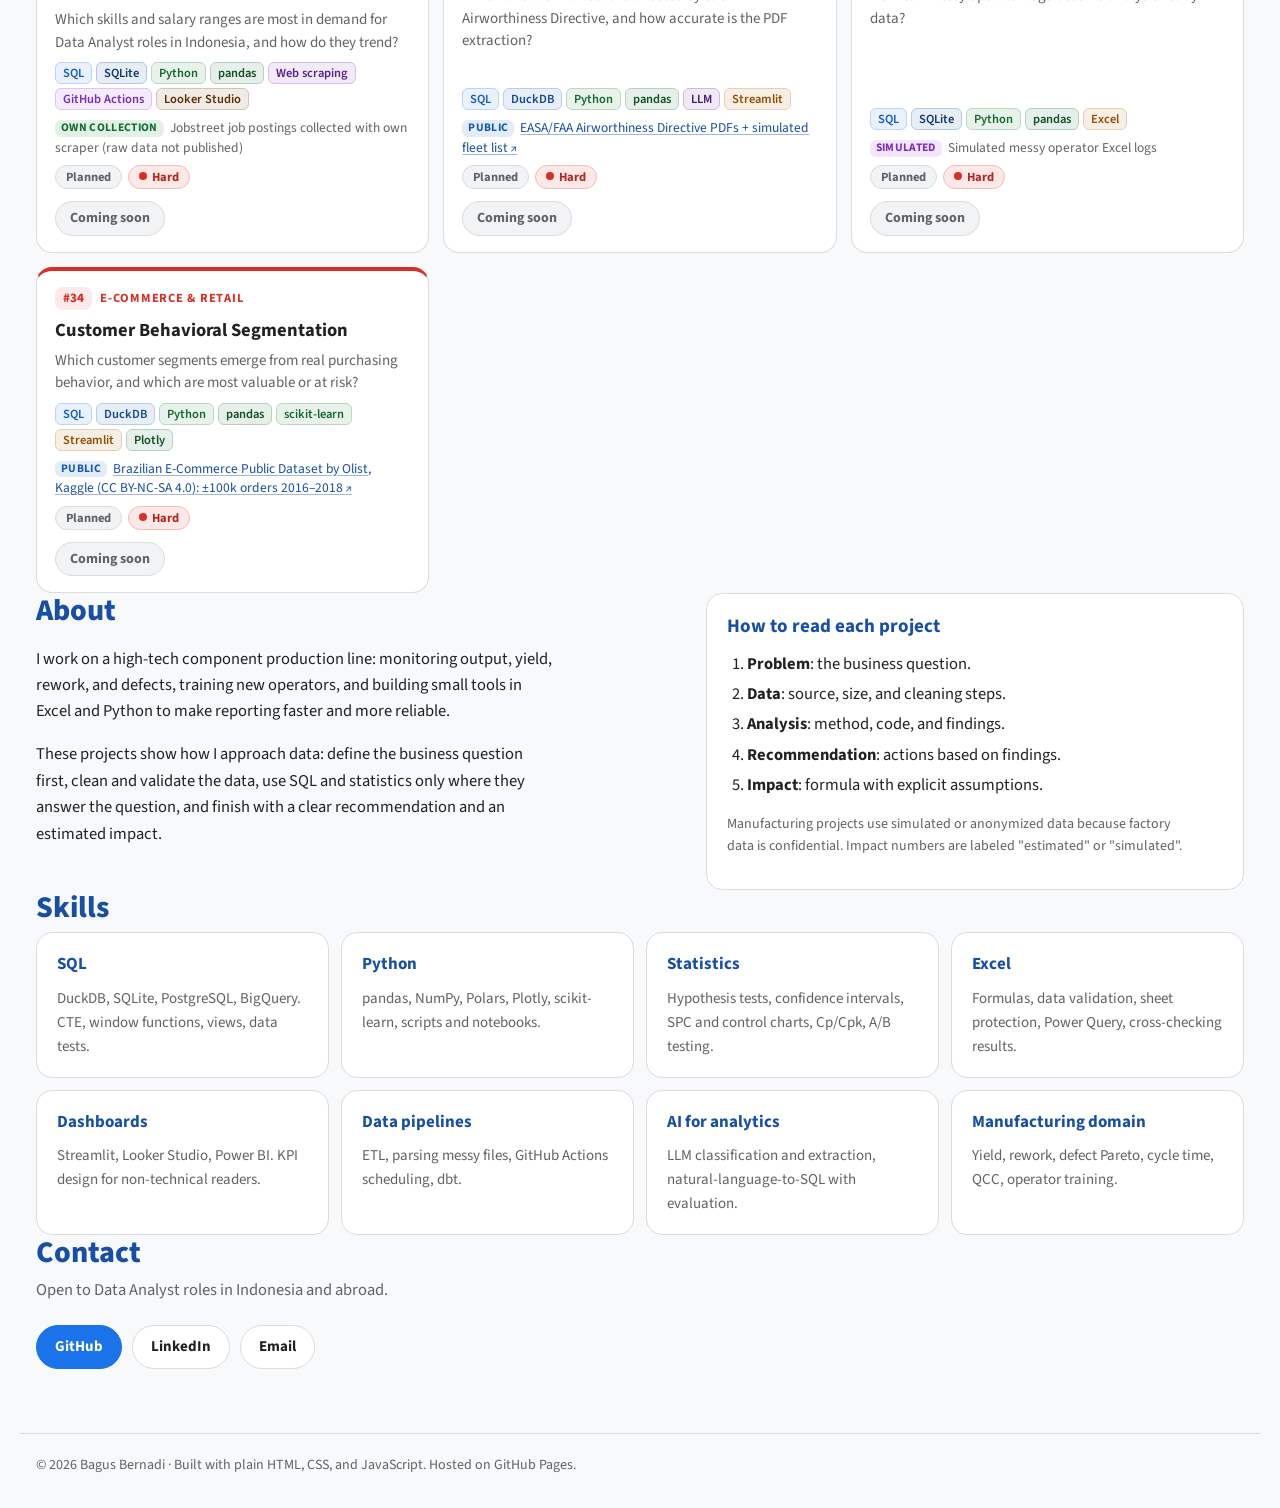
==== commit 724dfe79: "Generalize hub wording: profile, Projects 3, 7, 12, and 20 Remove product-specific references from t" ====
--- a/index.html
+++ b/index.html
@@ -33,7 +33,7 @@
  <section class="hero wrap">
   <p class="eyebrow" id="role"></p>
   <h1 data-i="hero.title">Turning shop-floor data into decisions</h1>
-  <p class="lead" data-i="hero.lead">I am a Process Engineer in Planar Lightwave Circuit (PLC) Splitter manufacturing, moving into data analytics. This portfolio collects 34 projects: from yield and defect tracking on the production line to public datasets in retail, energy, and the job market.</p>
+  <p class="lead" data-i="hero.lead">I am a Process Engineer in high-tech component manufacturing, moving into data analytics. This portfolio collects 34 projects: from yield and defect tracking on the production line to public datasets in retail, energy, and the job market.</p>
   <div class="cta"><a class="btn pri" href="#projects" data-i="hero.cta1">Browse projects</a><a class="btn" id="ghLink" href="#" target="_blank" rel="noopener" data-i="hero.cta2">GitHub profile</a></div>
   <div class="stats" id="stats"></div>
  </section>
@@ -60,7 +60,7 @@
  <section id="about" class="wrap two">
   <div>
    <h2 data-i="about.title">About</h2>
-   <p data-i="about.p1">I work on the production line of fiber-optic PLC Splitters: monitoring output, yield, rework, and defects, training new operators, and building small tools in Excel and Python to make reporting faster and more reliable.</p>
+   <p data-i="about.p1">I work on a high-tech component production line: monitoring output, yield, rework, and defects, training new operators, and building small tools in Excel and Python to make reporting faster and more reliable.</p>
    <p data-i="about.p2">These projects show how I approach data: define the business question first, clean and validate the data, use SQL and statistics only where they answer the question, and finish with a clear recommendation and an estimated impact.</p>
   </div>
   <div class="card note">
--- a/assets/style.css
+++ b/assets/style.css
@@ -55,10 +55,11 @@
 .search input:focus{outline:3px solid color-mix(in srgb,var(--blue) 40%,transparent);border-color:var(--blue)}
 .fgroup{display:flex;flex-wrap:wrap;gap:6px}
 .frow{display:flex;flex-wrap:wrap;gap:10px 18px;align-items:center}
-.chipb{font:inherit;font-size:14px;font-weight:600;cursor:pointer;border:1px solid var(--line);background:var(--card);color:var(--ink);padding:5px 12px;border-radius:999px}
-.chipb i{font-style:normal;color:var(--mut);margin-left:4px;font-weight:400}
-.chipb:hover{border-color:var(--blue)}
-.chipb[aria-pressed="true"]{background:var(--blue);border-color:var(--blue);color:#fff}.chipb[aria-pressed="true"] i{color:#fff;opacity:.85}
+/* chips: each chip gets its own hue via --c; tinted at rest, solid when selected */
+.chipb{--c:var(--blue);font:inherit;font-size:14px;font-weight:600;cursor:pointer;border:1px solid color-mix(in srgb,var(--c) 32%,var(--card));background:color-mix(in srgb,var(--c) 10%,var(--card));color:color-mix(in srgb,var(--c) 82%,#000);padding:5px 12px;border-radius:999px;transition:background .15s,border-color .15s,color .15s}
+.chipb i{font-style:normal;color:inherit;opacity:.7;margin-left:4px;font-weight:400}
+.chipb:hover{background:color-mix(in srgb,var(--c) 18%,var(--card));border-color:var(--c)}
+.chipb[aria-pressed="true"]{background:var(--c);border-color:var(--c);color:#fff;box-shadow:0 1px 3px color-mix(in srgb,var(--c) 45%,transparent)}.chipb[aria-pressed="true"] i{color:#fff;opacity:.85}
 .chipb:focus-visible,select:focus-visible{outline:3px solid var(--amber);outline-offset:2px}
 select{font:inherit;font-size:14px;font-weight:600;padding:6px 10px;border-radius:10px;border:1px solid var(--line);background:var(--card);color:var(--ink);margin-left:auto}
 .skillf{display:grid;gap:6px;padding-bottom:10px;border-bottom:1px dashed var(--line)}
@@ -67,10 +68,14 @@
 .skillf .row{display:flex;flex-wrap:wrap;gap:6px;align-items:center}
 .skillf .gl{font-size:12px;font-weight:700;text-transform:uppercase;letter-spacing:.06em;color:var(--green);min-width:118px}
 .chipb.sk{font-size:13.5px;padding:4px 11px}
-.chipb.sk[aria-pressed="true"]{background:var(--head);border-color:var(--head)}
-.tools button{font:inherit;font-size:12.5px;background:var(--sub);border:1px solid var(--line);border-radius:6px;padding:0 7px;color:var(--ink);cursor:pointer}
-.tools button:hover{border-color:var(--blue)}.tools button.on{background:var(--head);border-color:var(--head);color:#fff}
+.tools button{--c:var(--blue);font:inherit;font-size:12.5px;font-weight:600;background:color-mix(in srgb,var(--c) 10%,var(--card));border:1px solid color-mix(in srgb,var(--c) 30%,var(--card));border-radius:6px;padding:0 7px;color:color-mix(in srgb,var(--c) 82%,#000);cursor:pointer;transition:background .15s}
+.tools button:hover{background:color-mix(in srgb,var(--c) 18%,var(--card));border-color:var(--c)}.tools button.on{background:var(--c);border-color:var(--c);color:#fff}
 .tools button:focus-visible{outline:3px solid var(--amber);outline-offset:1px}
+.ds{margin:0;font-size:13.5px;color:var(--mut);line-height:1.45}
+.ds a{color:var(--head);text-decoration:underline;text-decoration-color:color-mix(in srgb,var(--head) 40%,transparent);text-underline-offset:2px}
+.ds a::after{content:" ↗";font-size:12px}
+.dt{display:inline-block;font-size:11.5px;font-weight:700;letter-spacing:.03em;text-transform:uppercase;border-radius:6px;padding:0 6px;margin-right:6px;vertical-align:1px;--c:var(--mut);background:color-mix(in srgb,var(--c) 12%,var(--card));color:color-mix(in srgb,var(--c) 85%,#000)}
+.dt-public{--c:var(--skyH)}.dt-sim{--c:var(--plumH)}.dt-own{--c:var(--tealH)}.dt-tbd{--c:var(--mut)}
 .mt{font-size:12.5px;font-weight:700;color:var(--head)}
 @media (max-width:640px){.skillf .gl{min-width:0;width:100%}.skillf .sh span{display:none}}
 .count{font-size:14px;color:var(--mut);margin:14px 0 8px}
@@ -92,7 +97,7 @@
 .st-in-progress{background:#FEF7E0;color:#3C2A00;border-color:#FDD663}
 .st-design{background:var(--soft);color:var(--head);border-color:#AECBFA}
 .st-planned{background:var(--sub);color:var(--mut);border-color:var(--line)}
-.lv{font-size:12.5px;font-weight:600;color:var(--mut)}
+.lv{font-size:12.5px;font-weight:700;border-radius:999px;padding:1px 10px;background:color-mix(in srgb,var(--lvc) 11%,var(--card));border:1px solid color-mix(in srgb,var(--lvc) 32%,var(--card));color:color-mix(in srgb,var(--lvc) 82%,#000)}
 .lv::before{content:"";display:inline-block;width:8px;height:8px;border-radius:50%;margin-right:5px;vertical-align:1px;background:var(--lvc,var(--green))}
 .links{display:flex;gap:8px;margin-top:4px}
 .links a,.links span{font-size:14px;font-weight:700;text-decoration:none;border-radius:999px;padding:5px 14px;border:1px solid var(--line)}
@@ -119,4 +124,4 @@
  select{margin-left:0;width:100%}
  .hero{padding-top:32px}
 }
-@media (prefers-reduced-motion:reduce){html{scroll-behavior:auto}}
+@media (prefers-reduced-motion:reduce){html{scroll-behavior:auto}.chipb,.tools button{transition:none}}
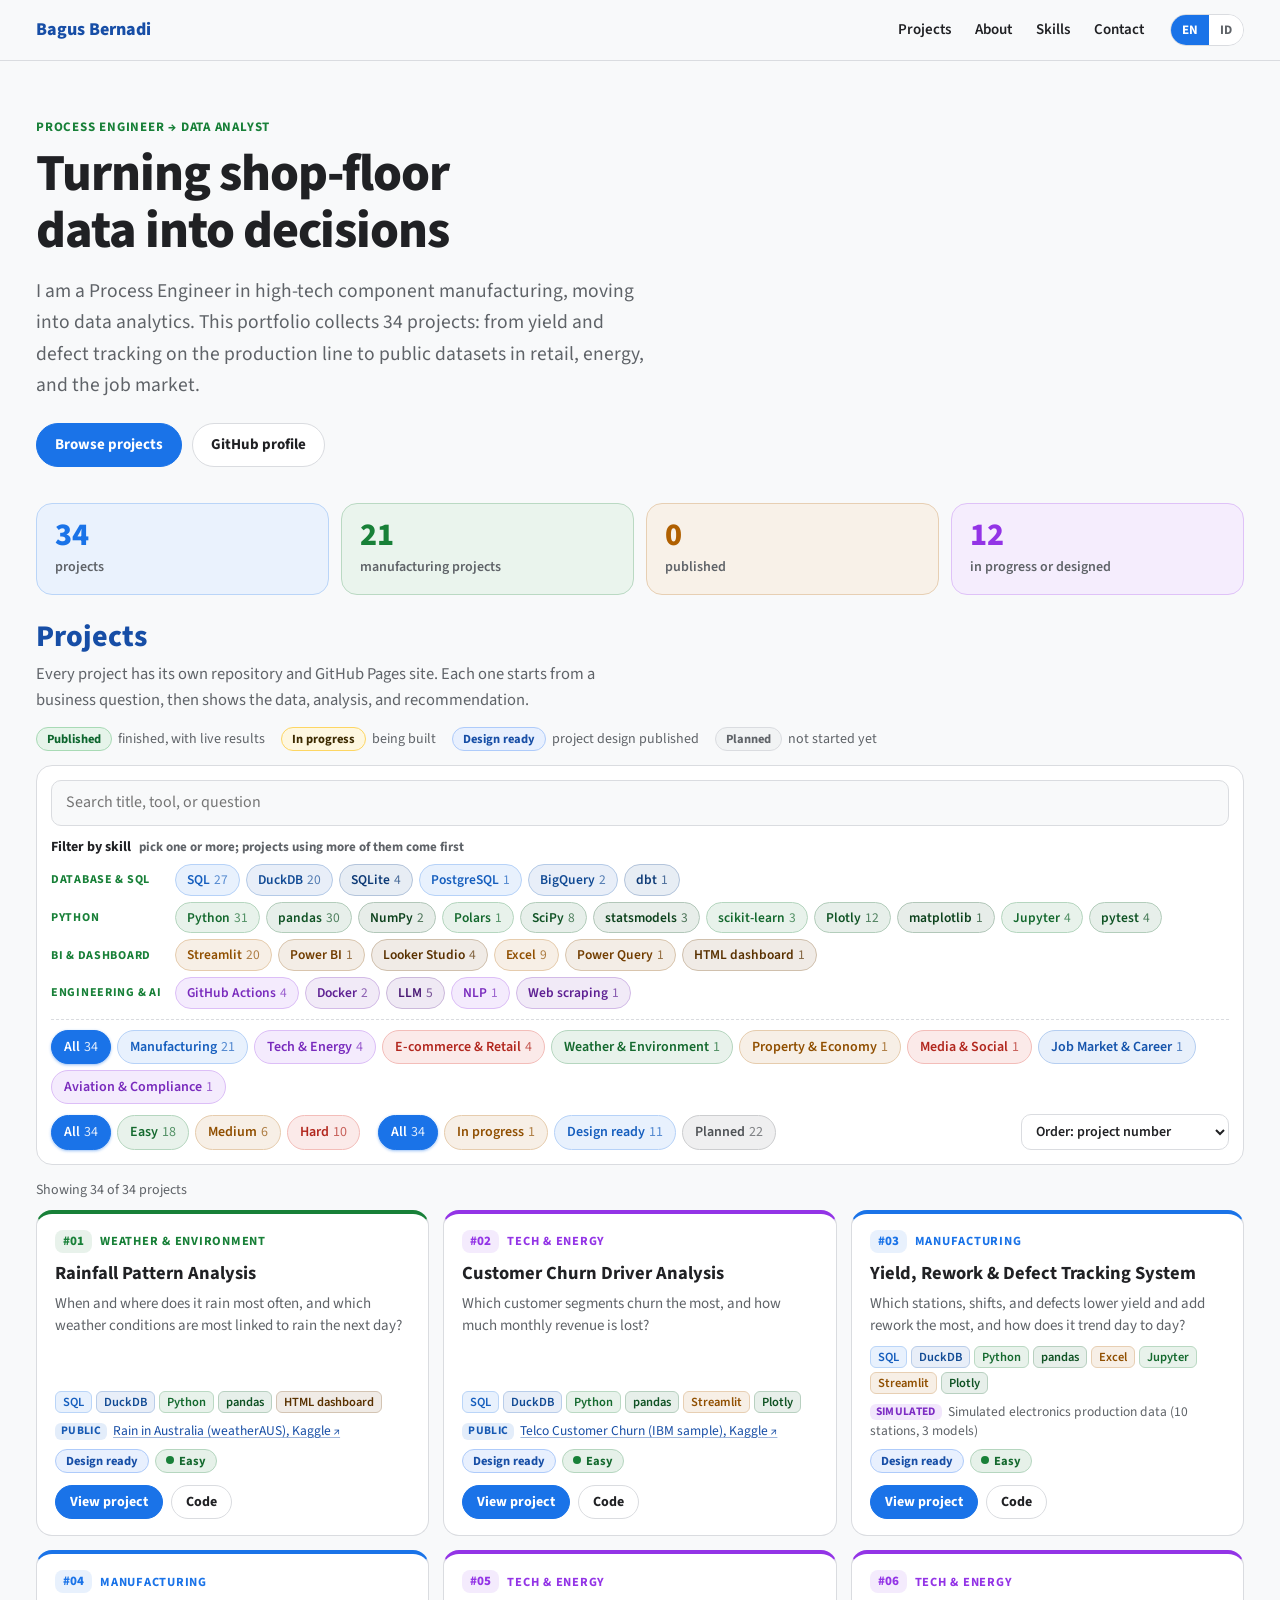
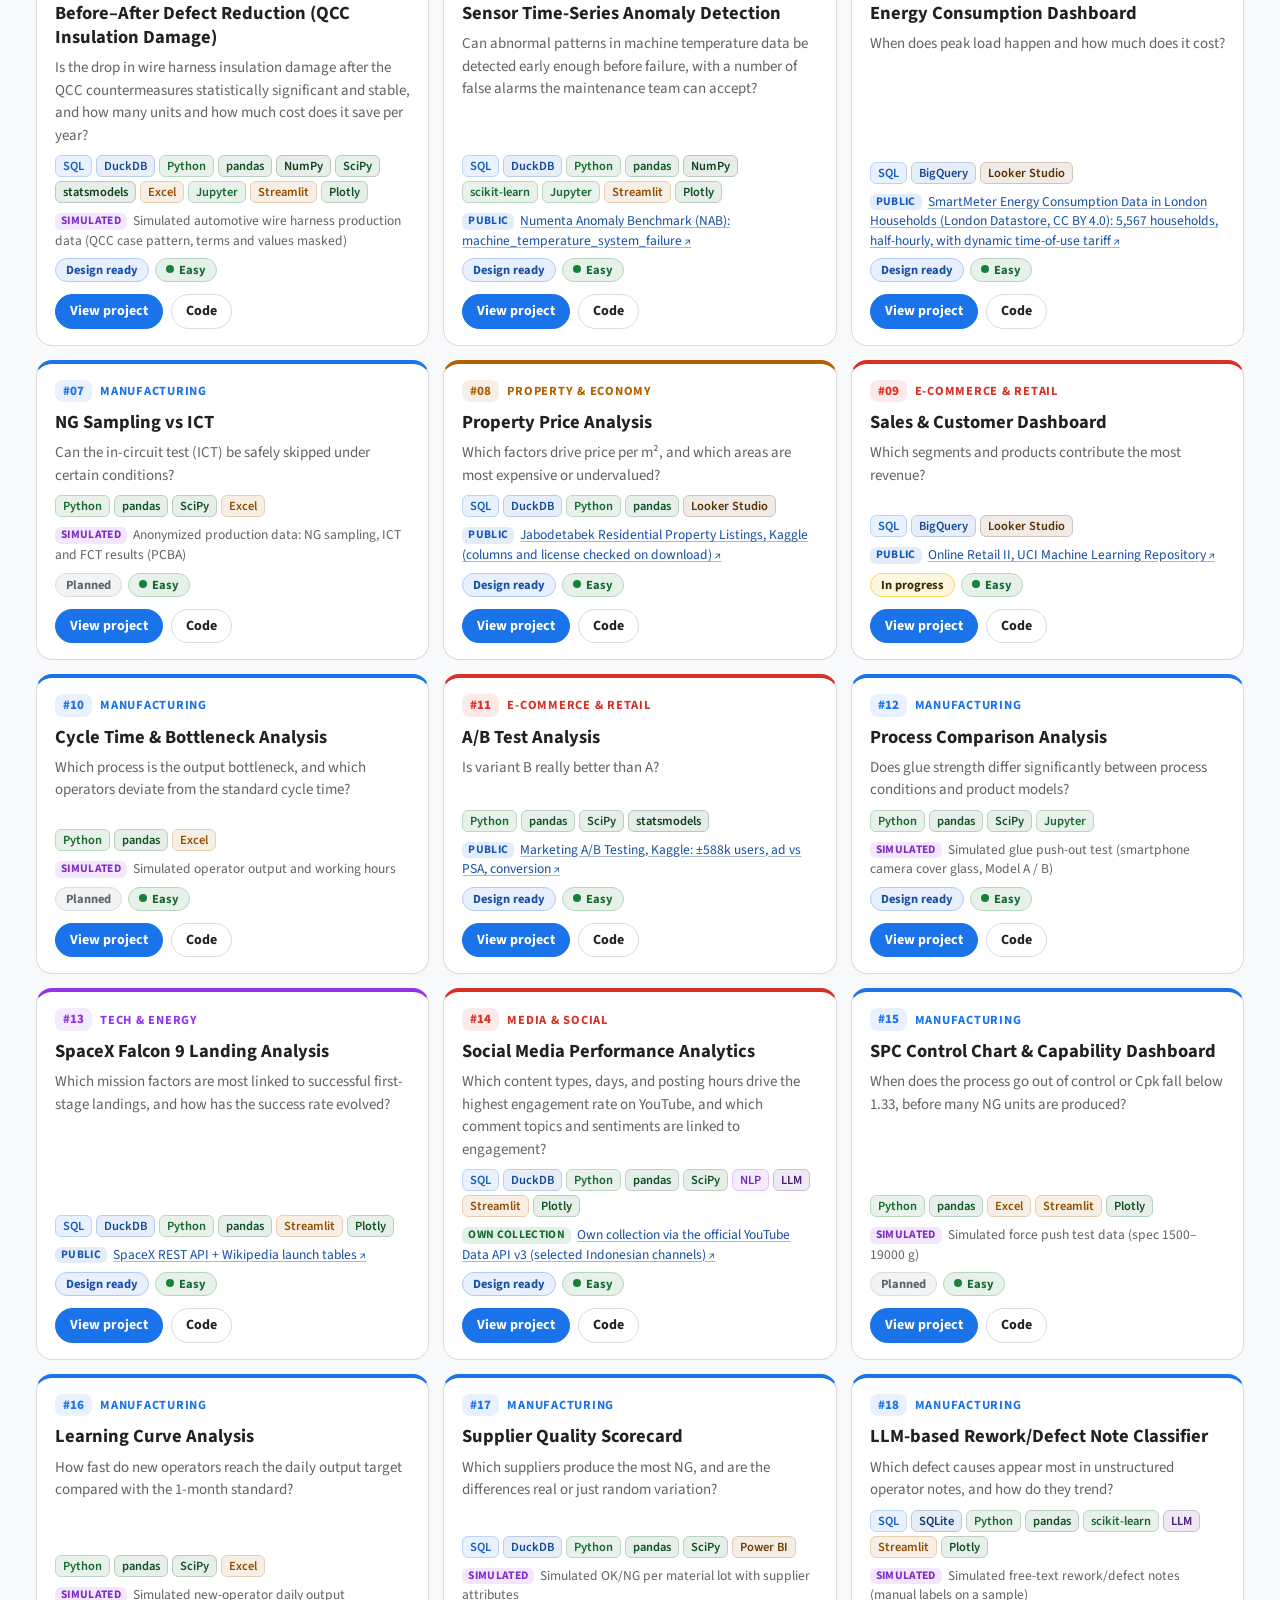
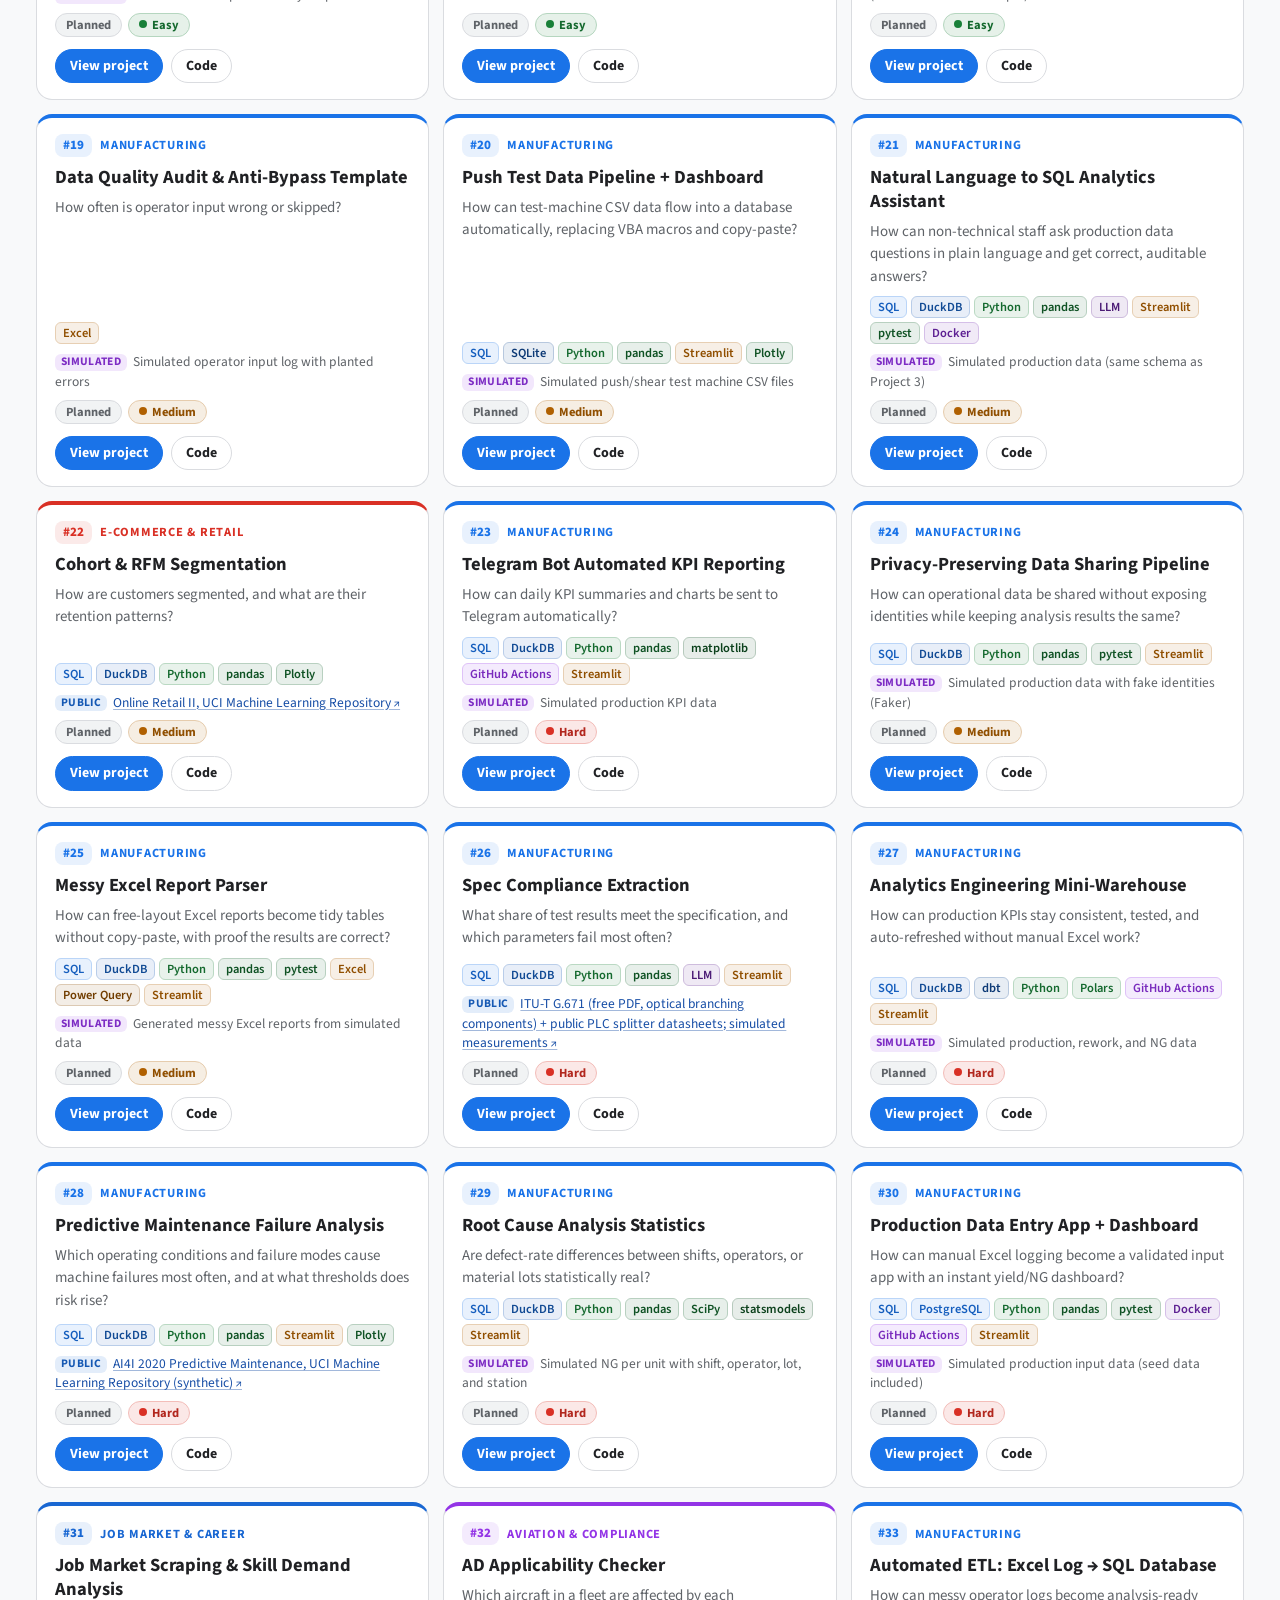
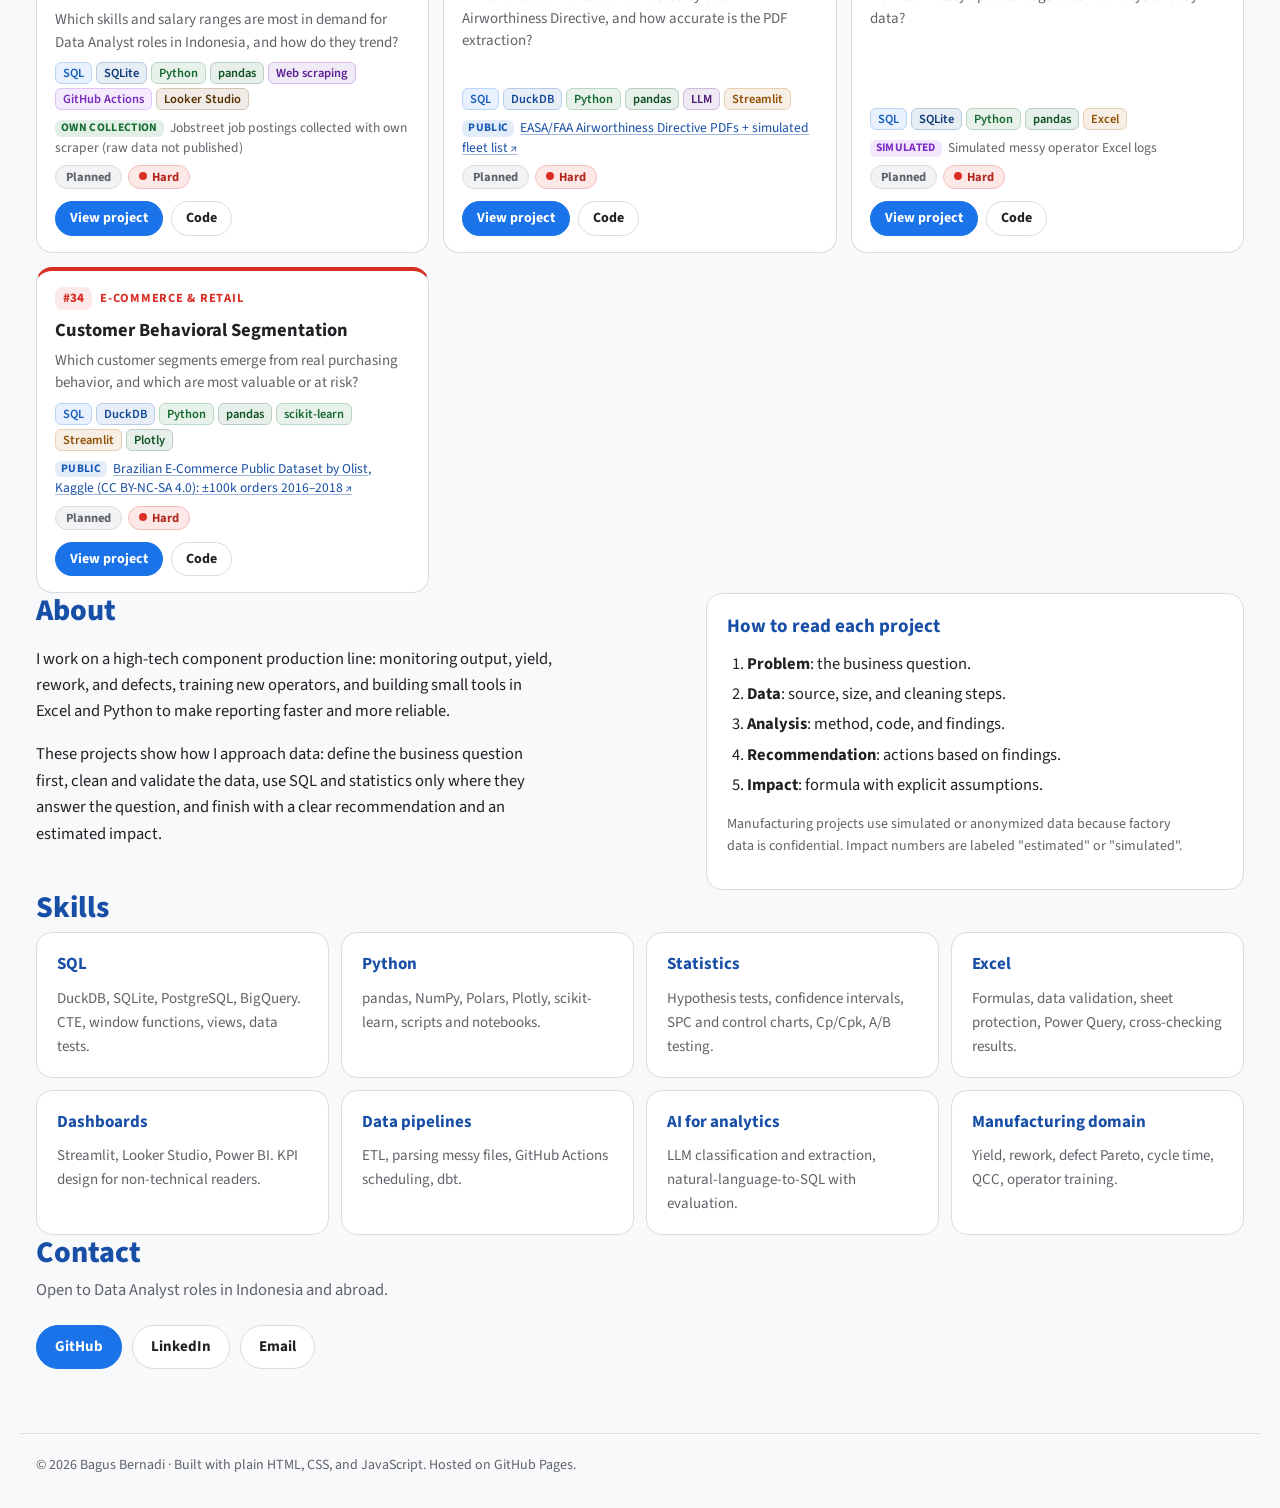
==== commit 645ddae7: "Add cache-busting version to hub CSS and JS Co-Authored-By: Claude Opus 5.5 <noreply@anthropic.com> " ====
--- a/index.html
+++ b/index.html
@@ -11,7 +11,7 @@
 <link rel="icon" href="assets/favicon.svg" type="image/svg+xml">
 <link rel="preconnect" href="https://fonts.googleapis.com"><link rel="preconnect" href="https://fonts.gstatic.com" crossorigin>
 <link rel="stylesheet" href="https://fonts.googleapis.com/css2?family=Source+Sans+3:wght@400;600;700;800&display=swap">
-<link rel="stylesheet" href="assets/style.css">
+<link rel="stylesheet" href="assets/style.css?v=20261024b">
 </head>
 <body>
 <header class="top">
@@ -90,7 +90,7 @@
 
 <footer class="wrap foot"><span id="year"></span> · <span data-i="foot">Built with plain HTML, CSS, and JavaScript. Hosted on GitHub Pages.</span></footer>
 
-<script src="data/projects.js"></script>
-<script src="assets/app.js"></script>
+<script src="data/projects.js?v=20261024b"></script>
+<script src="assets/app.js?v=20261024b"></script>
 </body>
 </html>
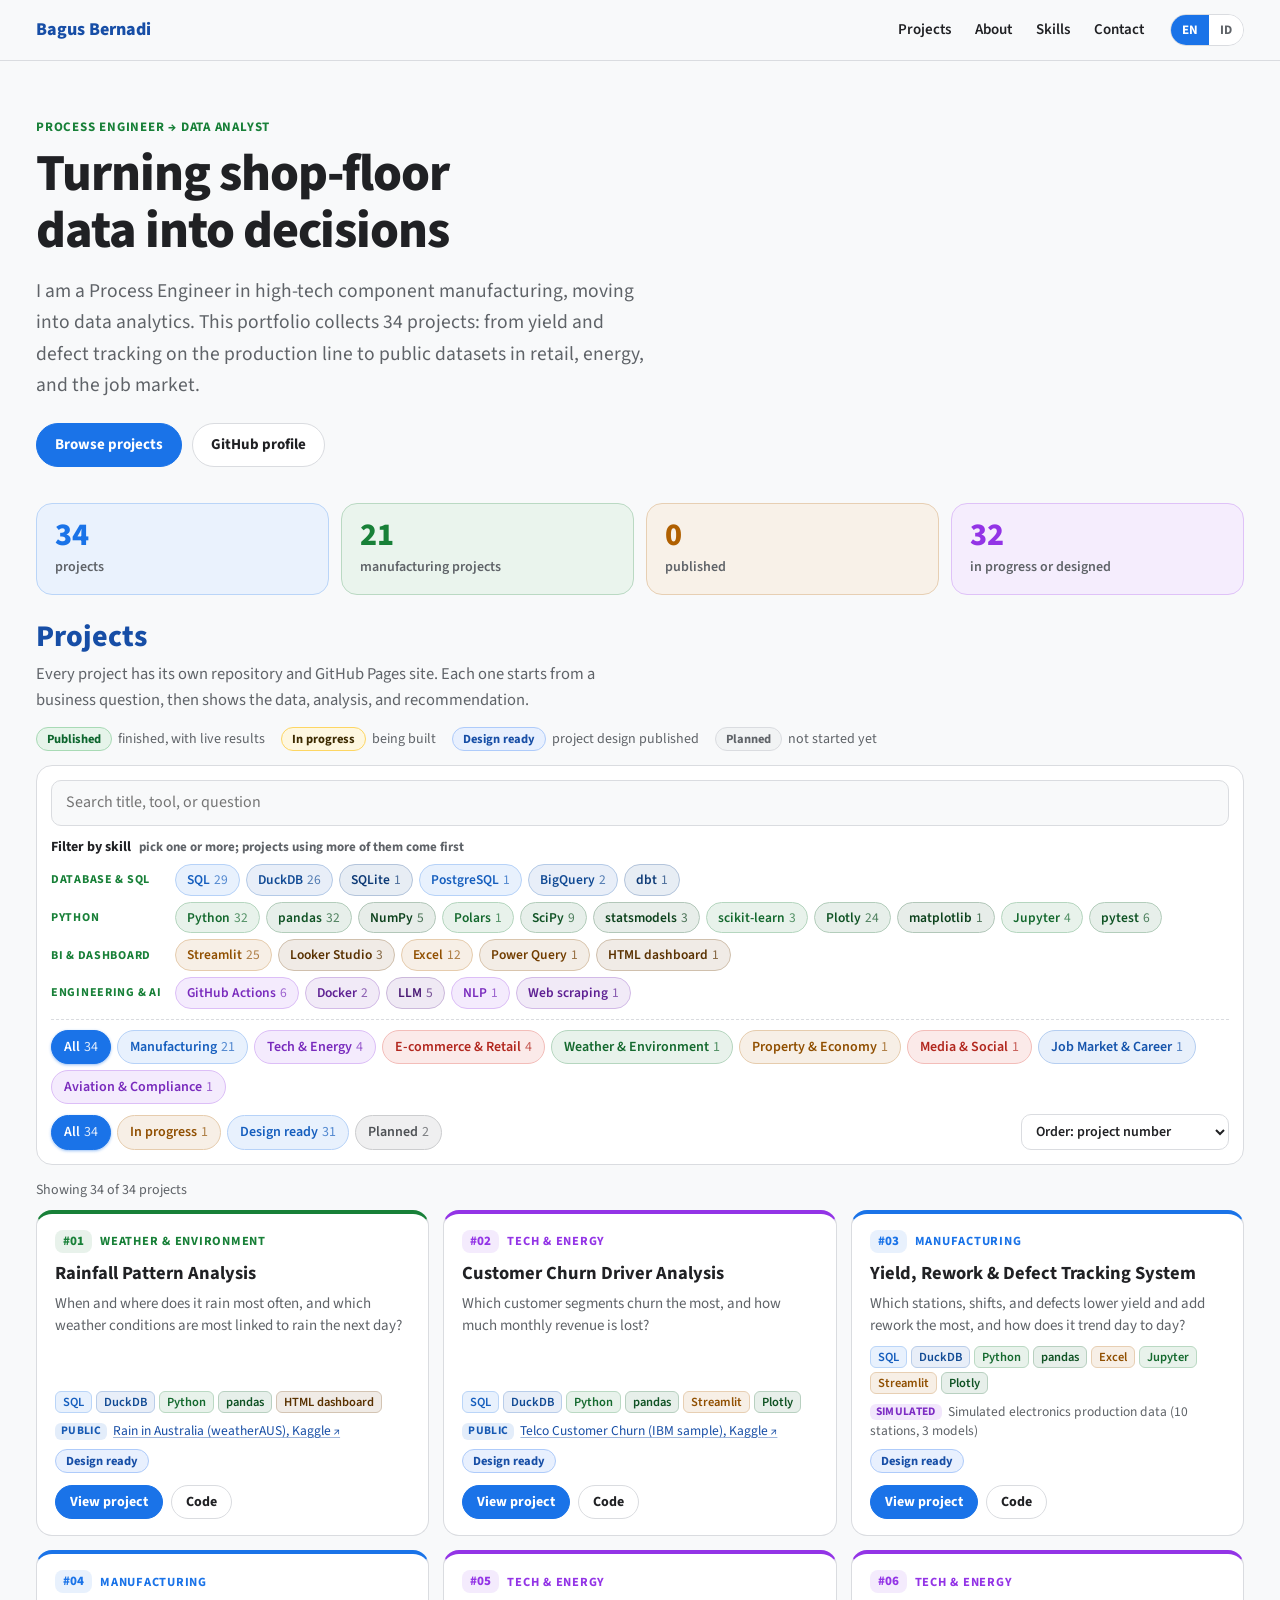
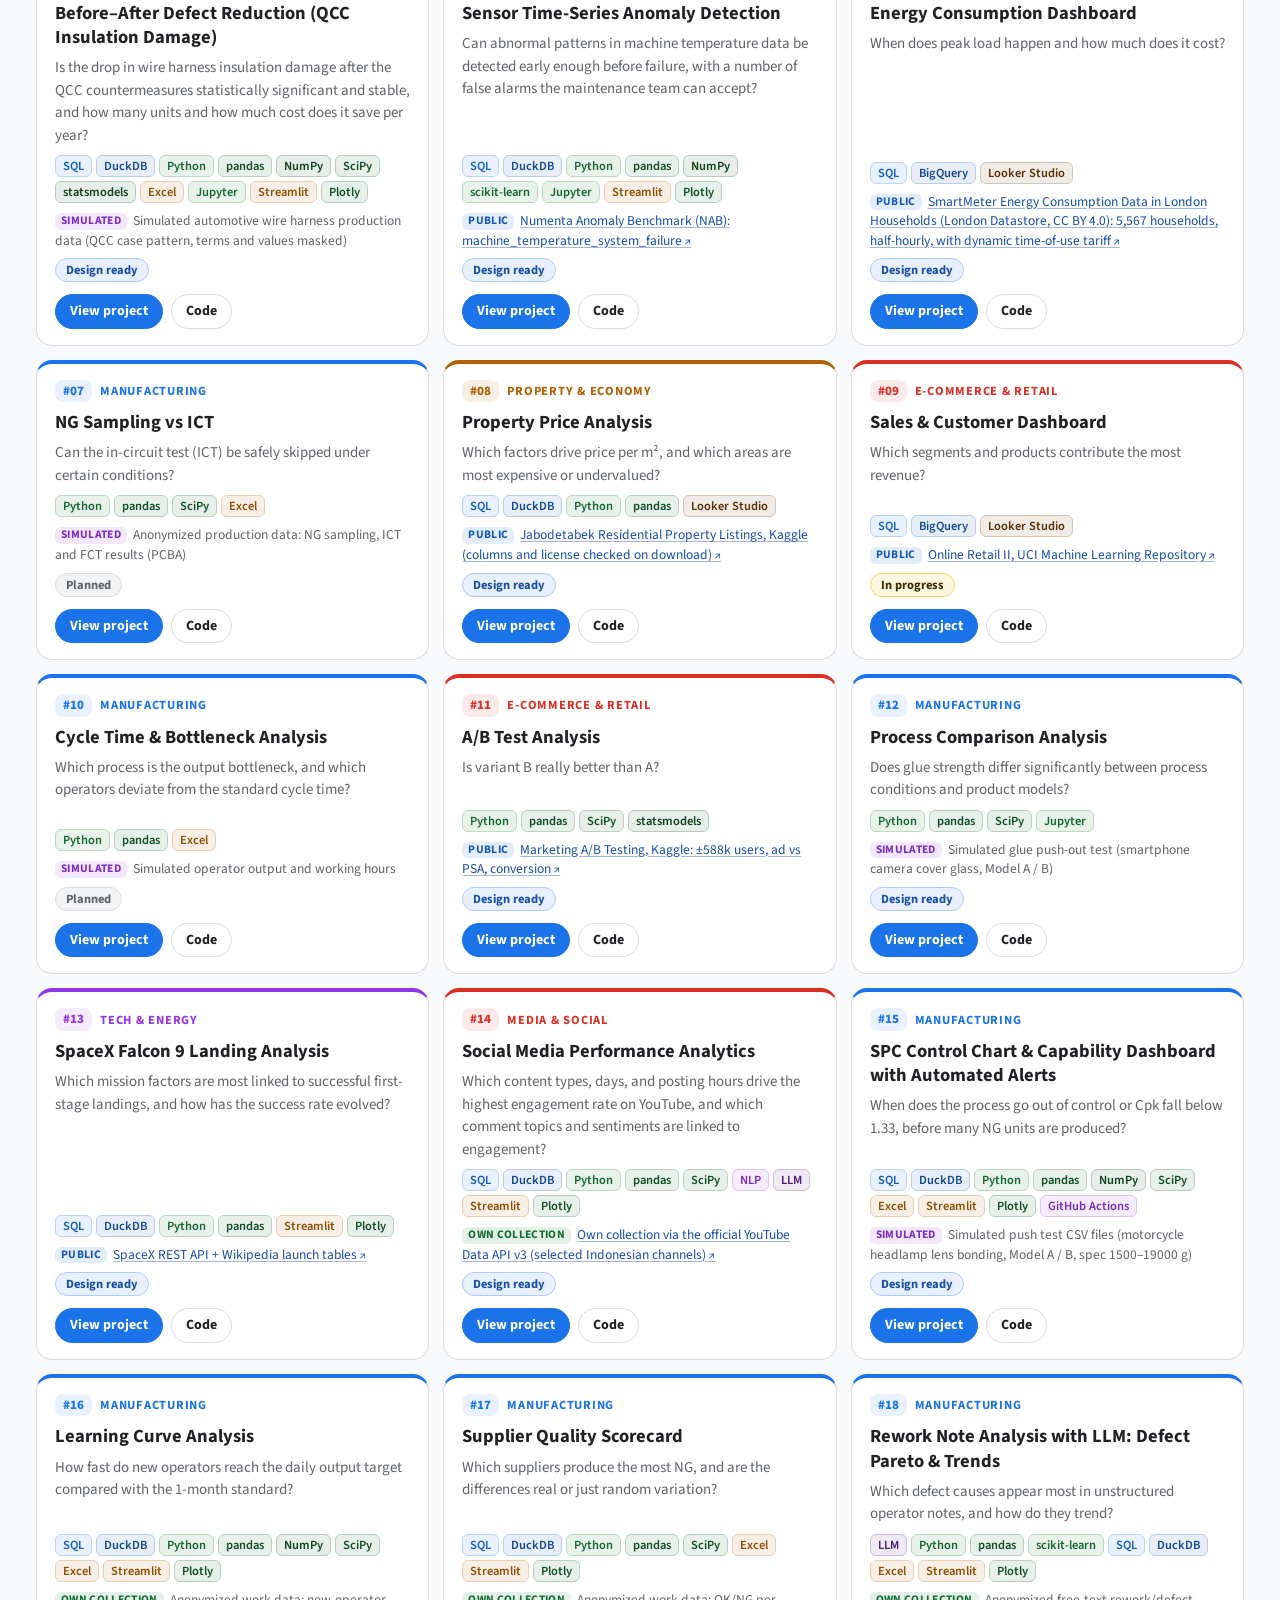
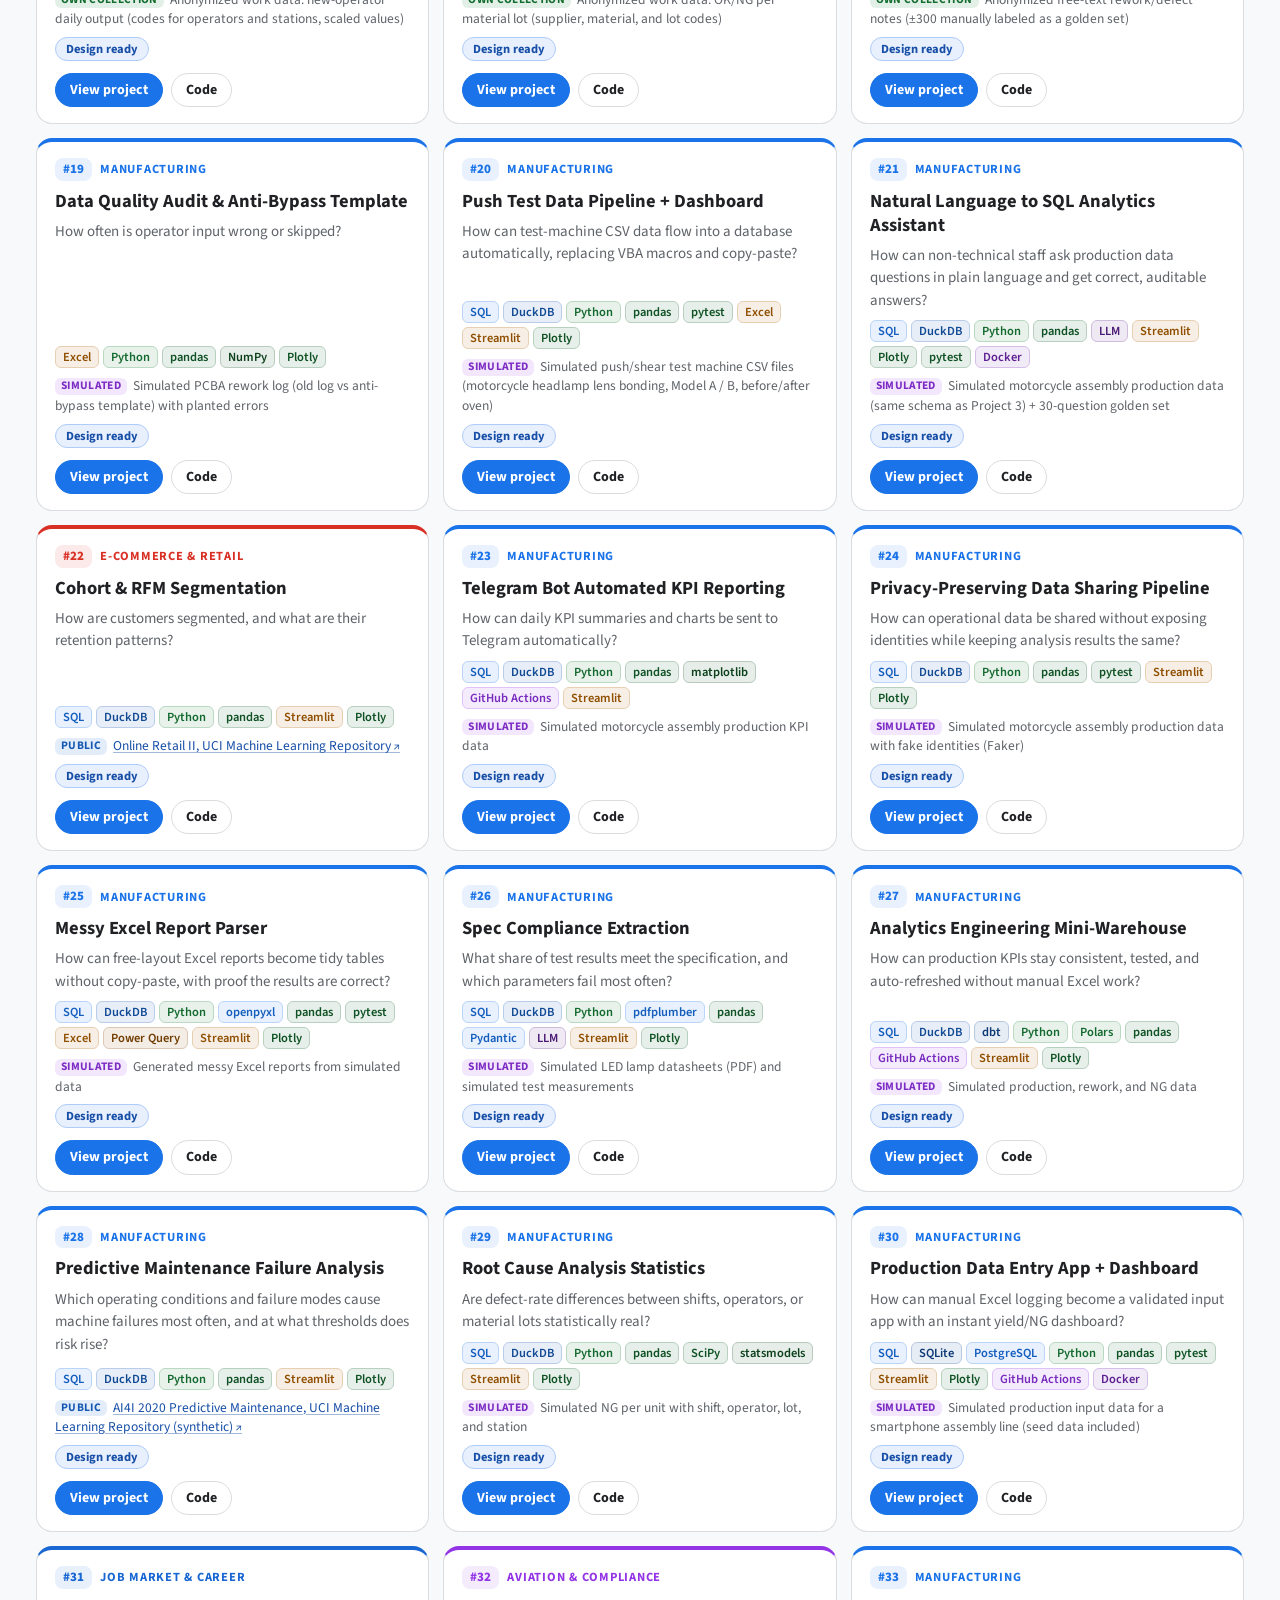
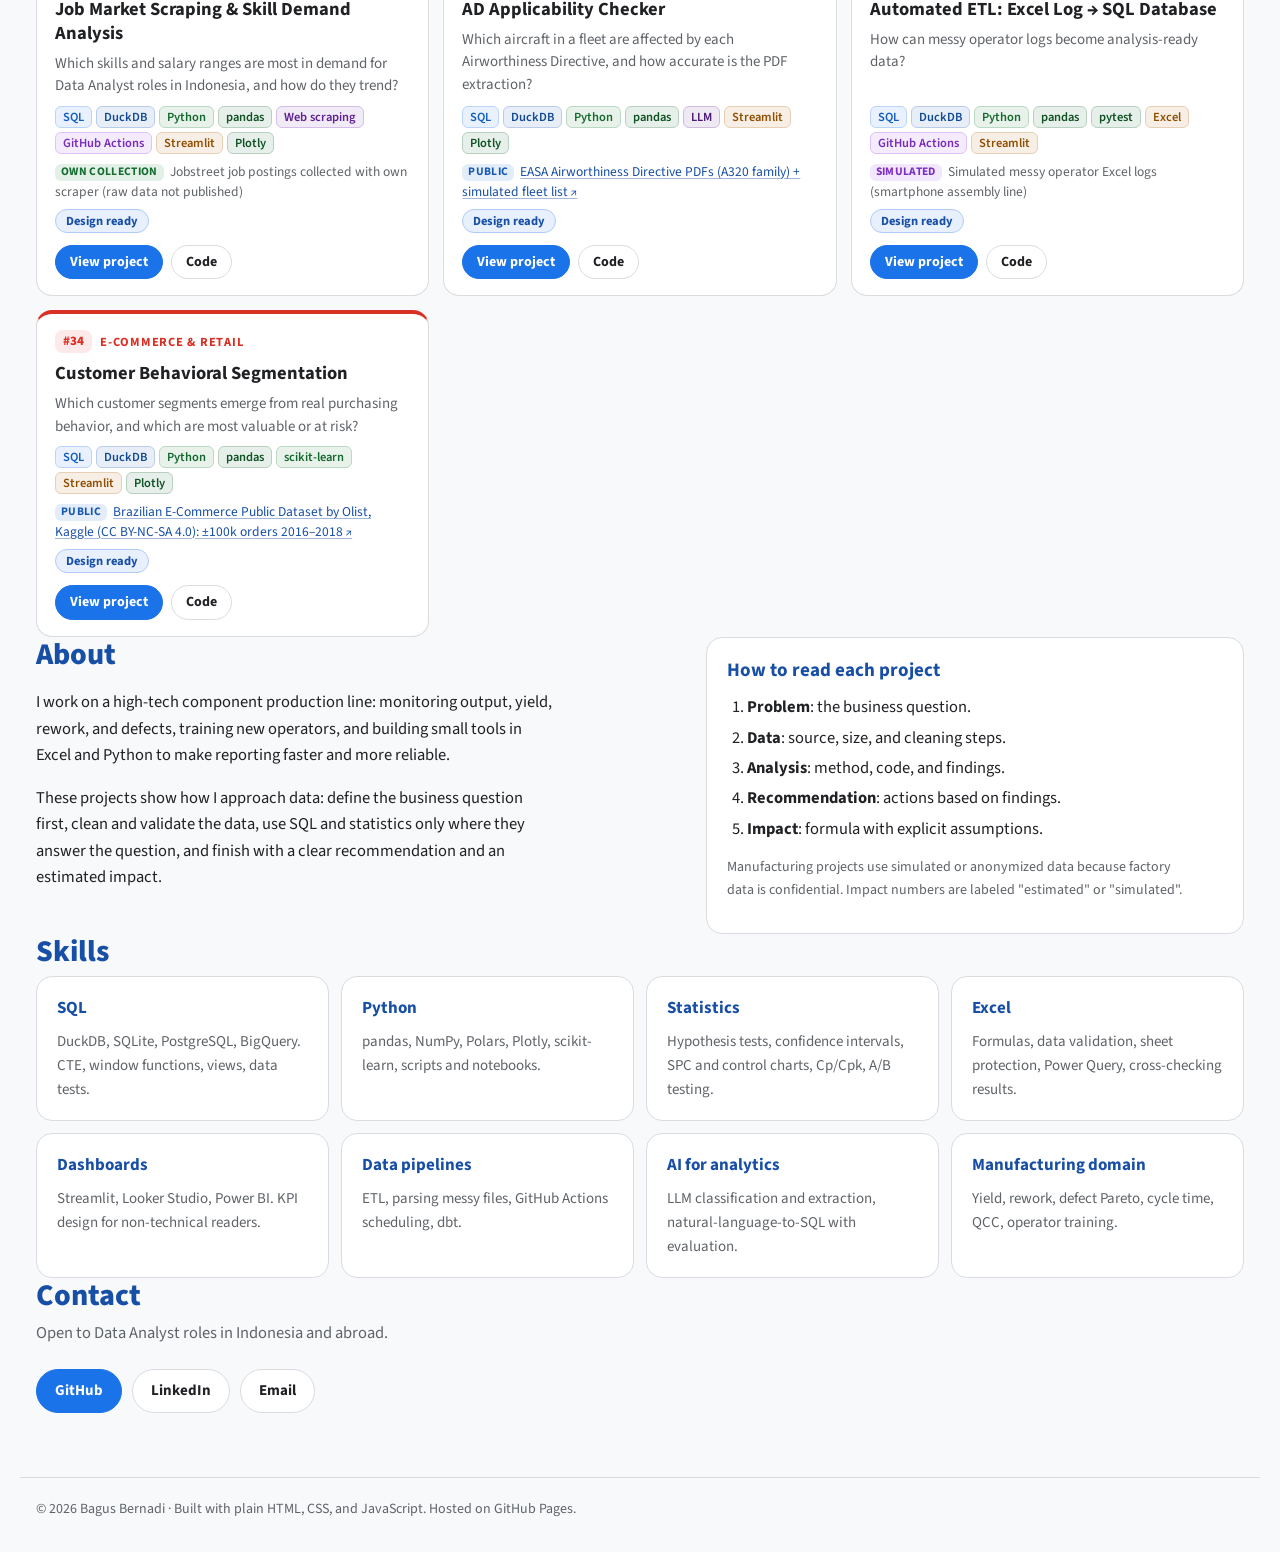
==== commit 66cd7bfb: "Remove difficulty level from hub (filter, sort option, card badge, data field) Co-Authored-By: Claud" ====
--- a/index.html
+++ b/index.html
@@ -47,9 +47,8 @@
    <div class="skillf" id="fSkill" role="group" aria-label="Skills"></div>
    <div class="fgroup" id="fCat" role="group" aria-label="Category"></div>
    <div class="frow">
-    <div class="fgroup" id="fLevel" role="group" aria-label="Level"></div>
     <div class="fgroup" id="fStatus" role="group" aria-label="Status"></div>
-    <select id="sort" aria-label="Sort"><option value="no" data-i="s.no">Order: project number</option><option value="status" data-i="s.status">Order: most complete first</option><option value="level" data-i="s.level">Order: easiest first</option><option value="skill" data-i="s.skill">Order: most matching skills</option></select>
+    <select id="sort" aria-label="Sort"><option value="no" data-i="s.no">Order: project number</option><option value="status" data-i="s.status">Order: most complete first</option><option value="skill" data-i="s.skill">Order: most matching skills</option></select>
    </div>
   </div>
   <p class="count" id="count" aria-live="polite"></p>
--- a/assets/style.css
+++ b/assets/style.css
@@ -97,8 +97,6 @@
 .st-in-progress{background:#FEF7E0;color:#3C2A00;border-color:#FDD663}
 .st-design{background:var(--soft);color:var(--head);border-color:#AECBFA}
 .st-planned{background:var(--sub);color:var(--mut);border-color:var(--line)}
-.lv{font-size:12.5px;font-weight:700;border-radius:999px;padding:1px 10px;background:color-mix(in srgb,var(--lvc) 11%,var(--card));border:1px solid color-mix(in srgb,var(--lvc) 32%,var(--card));color:color-mix(in srgb,var(--lvc) 82%,#000)}
-.lv::before{content:"";display:inline-block;width:8px;height:8px;border-radius:50%;margin-right:5px;vertical-align:1px;background:var(--lvc,var(--green))}
 .links{display:flex;gap:8px;margin-top:4px}
 .links a,.links span{font-size:14px;font-weight:700;text-decoration:none;border-radius:999px;padding:5px 14px;border:1px solid var(--line)}
 .links a.live{background:var(--blue);border-color:var(--blue);color:#fff}
